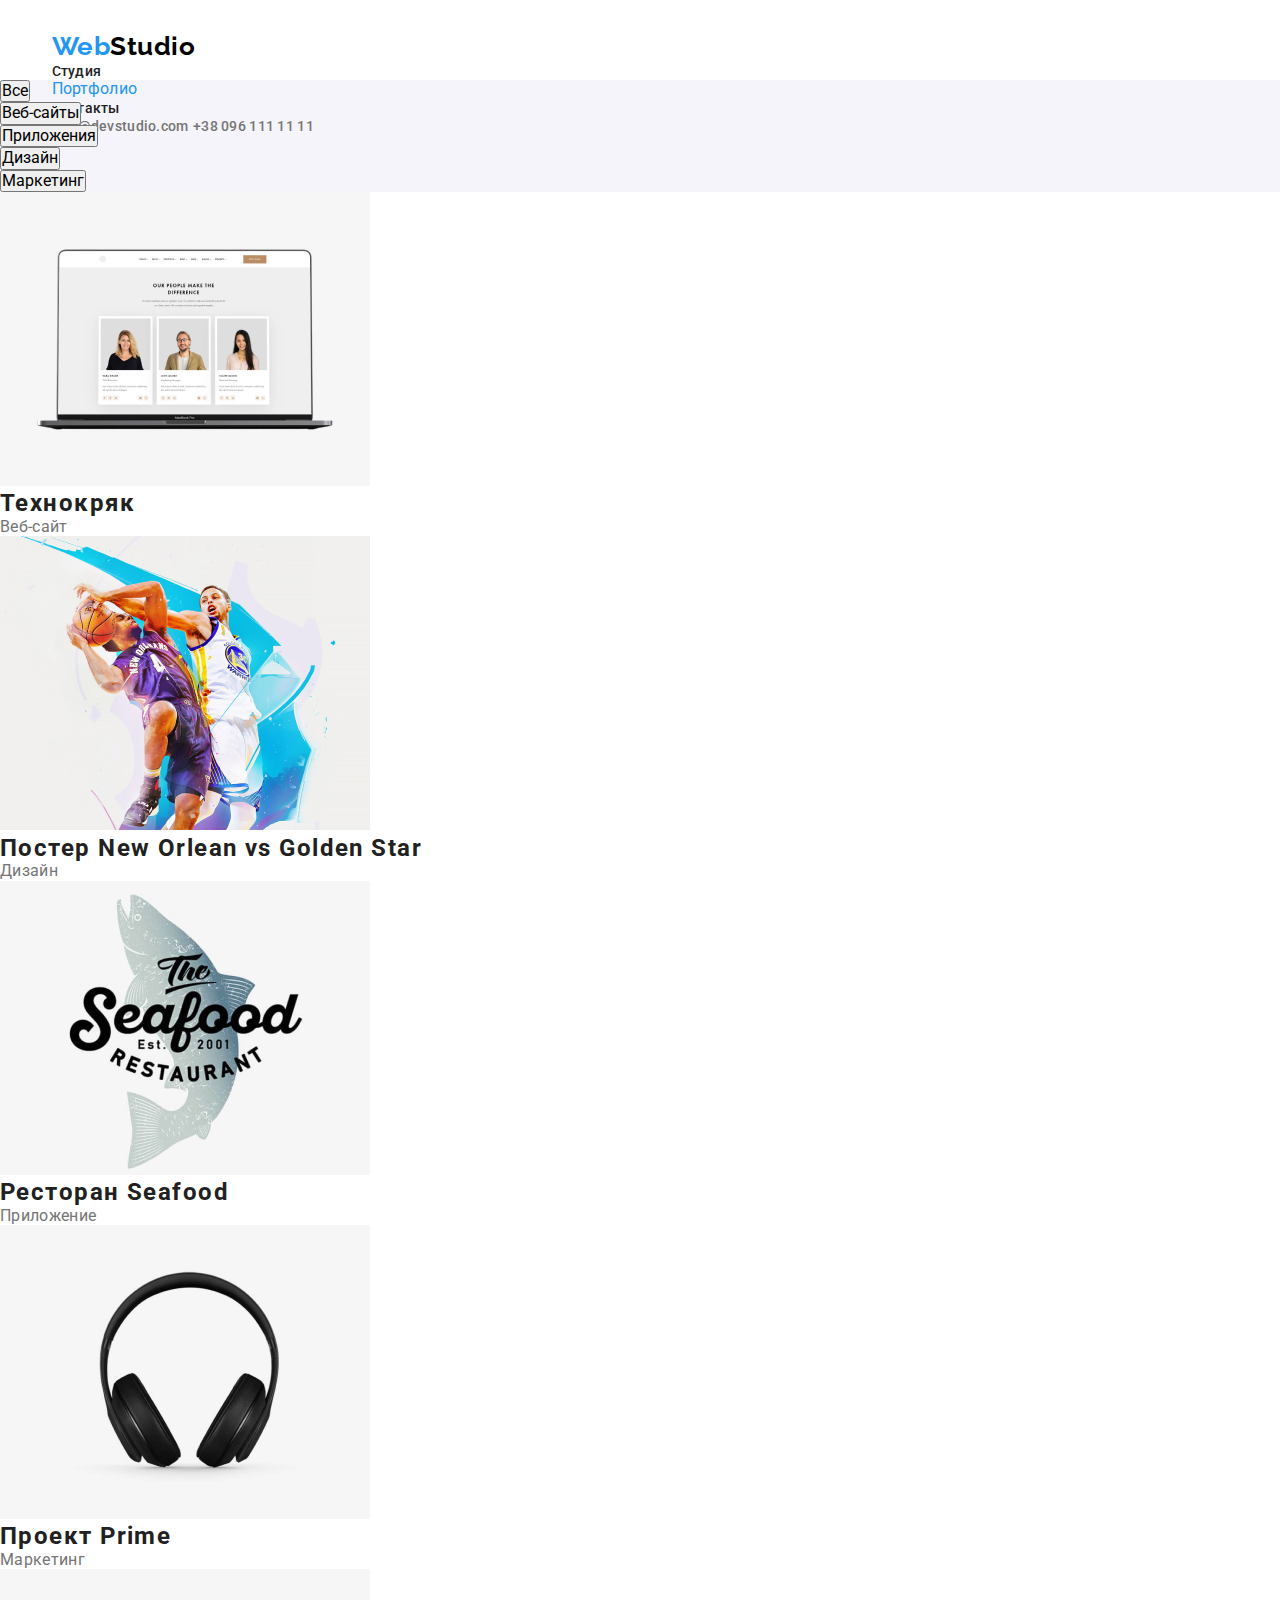
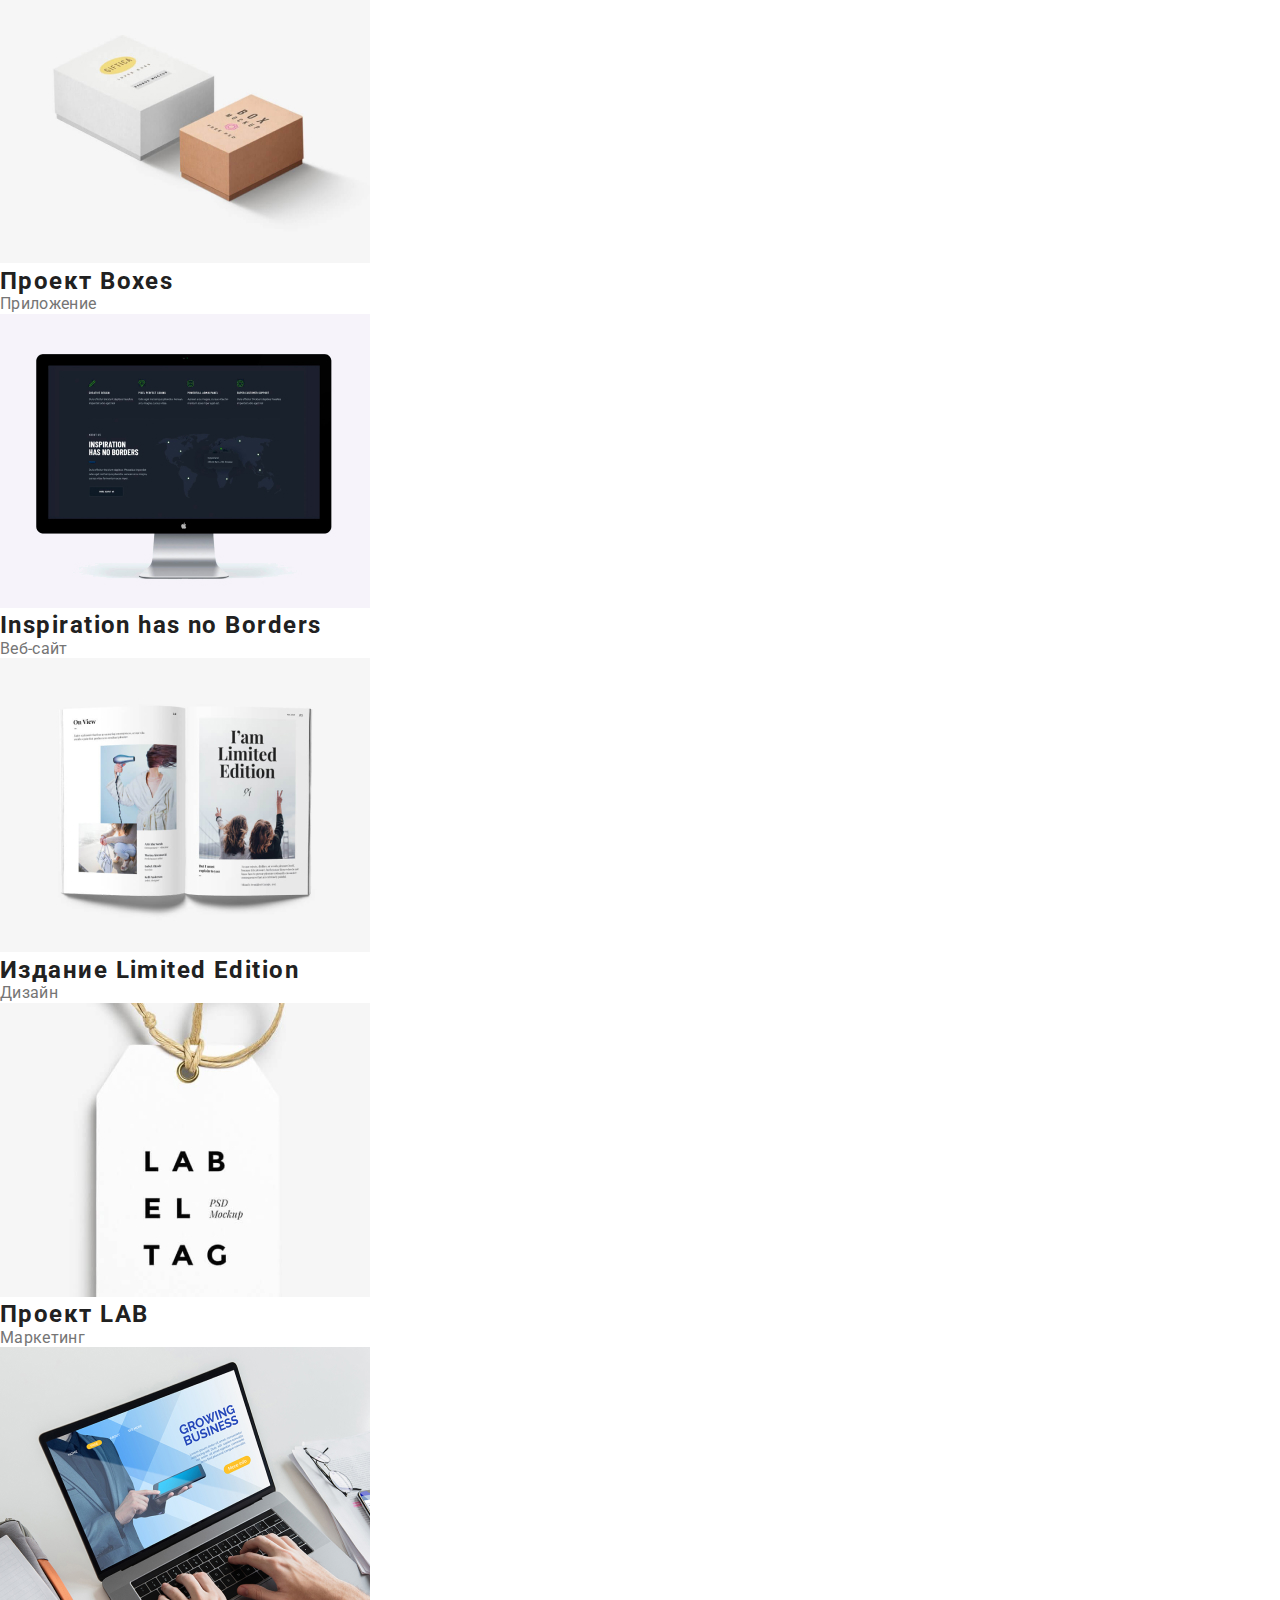
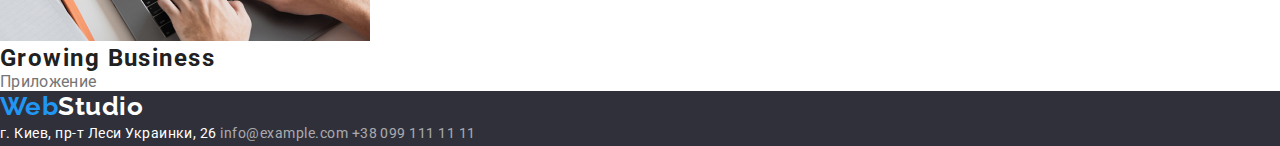
==== portfolio.html @ 8e5b756d "студия" ====
<!DOCTYPE html>
<html lang="ru">
<head>
    <meta charset="UTF-8">
    <meta name="viewport" content="width=device-width, initial-scale=1.0">
    <meta name="description" content="Портфолио" />
    <title>Портфолио</title>
    <link href="https://fonts.googleapis.com/css2?family=Raleway:wght@700&family=Roboto:wght@400;500;700&display=swap" rel="stylesheet">
    <link rel="stylesheet" href="https://cdnjs.cloudflare.com/ajax/libs/modern-normalize/1.0.0/modern-normalize.min.css">
    <link rel="stylesheet" href="./css/portfolio.css">
</head>
<body>
    <!--------------------------------------------- Шапка ------------------------------------------------->
    <header>
      <div class="header-container">
        <nav>
            <a href="index.html" class="header-logo link">Web<span class="white">Studio</span></a>
            <ul class="list">
                <li>
                    <a href="./index.html" class="header-link link">Студия</a>
                </li>
                <li>
                    <a href="./portfolio.html" class="page link">Портфолио</a>
                </li>
                <li>
                    <a href="#" class="header-link link">Контакты</a>
                </li>
            </ul>
        </nav>
        <a href="mailto:info@devstudio.com" class="header-email link">info@devstudio.com</a>
        <a href="tel:+380961111111" class="header-tel link">+38 096 111 11 11</a>
      </div>
    </header>
    <main>
        <!------------------------------- Фильтры ------------------------------------->
        <section>
         <h1 hidden>portfolio</h1>
         <ul class="list button">
             <li>
                 <button type="button" class="accent-button">Все</button>
             </li>
             <li>
                 <button type="button" class="accent-button">Веб-сайты</button>
             </li>
             <li>
                 <button type="button" class="accent-button">Приложения</button>
             </li>
             <li>
                 <button type="button" class="accent-button">Дизайн</button>
             </li>
             <li>
                 <button type="button" class="accent-button">Маркетинг</button>
             </li>
         </ul>
         <!------------------------------------ Секция портфолио ---------------------------------------->
         <ul class="list">
             <li>
                 <img src="./images/portolio/img-1.jpg" alt="Открытый MacBook" width="370" height="294">
                 <h2 class="title">Технокряк</h2>
                 <p class="text">Веб-сайт</p>
             </li>
             <li>
                 <img src="./images/portolio/img-2.jpg" alt="2 баскетболиста с мячом" width="370" height="294">
                 <h2 class="title">Постер<span lang="en"> New Orlean vs Golden Star</span></h2>
                 <p class="text">Дизайн</p>
             </li>
             <li>
                 <img src="./images/portolio/img-3.jpg" alt="логотип ресторана Seafood" width="370" height="294">
                 <h2 class="title">Ресторан <span lang="en"> Seafood</span></h2>
                 <p class="text">Приложение</p>
             </li>
             <li>
                 <img src="./images/portolio/img-4.jpg" alt="чёрные наушники" width="370" height="294">
                 <h2 class="title">Проект<span lang="en"> Prime</span></h2>
                 <p class="text">Маркетинг</p>
             </li>
             <li>
                 <img src="./images/portolio/img-5.jpg" alt="2 маленькие коробки" width="370" height="294">
                <h2 class="title">Проект <span lang="en"> Boxes</span></h2>
                 <p class="text">Приложение</p>
             </li>
             <li>
                 <img src="./images/portolio/img-6.jpg" alt="iMac" width="370" height="294">
                 <h2 class="title" lang="en"> Inspiration has no Borders</h2>
                 <p class="text">Веб-сайт</p>
             </li>
             <li>
                 <img src="./images/portolio/img-7.jpg" alt="открытая книга" width="370" height="294">
                 <h2 class="title">Издание<span lang="en"> Limited Edition</span></h2>
                 <p class="text">Дизайн</p>
             </li>
             <li>
                 <img src="./images/portolio/img-8.jpg" alt="логотип LAB EL TAG" width="370" height="294">
                 <h2 class="title">Проект<span lang="en"> LAB</span></h2>
                 <p class="text">Маркетинг</p>
             </li>
             <li>
                 <img src="./images/portolio/img-9.jpg" alt="руки на клавиатуре ноутбука">
                 <h2 class="title" lang="en">Growing Business</h2>
                 <p class="text">Приложение</p>
             </li>
         </ul>
        </section>
        <!------------------------------------------------------- Подвал ----------------------------------------------->
        <footer>
            <a href="index.html" class="footer-logo link">Web<span>Studio</span></a>
            <address>
                <a href="https://goo.gl/maps/Dk4rDZdeURu579xs7" target="_blank" class="address link"> г. Киев, пр-т Леси
                    Украинки, 26</a>
                <a href="mailto:nfo@example.com" class="footer-email link">info@example.com</a>
                <a href="tel:+380991111111" class="footer-tel link">+38 099 111 11 11</a>
            </address>
        </footer>
    </main>
</body>
</html>
---- css/portfolio.css ----
:root {
  --accent-color: #2196f3;
  --accent-button-color: #ffffff;
  --accent-button-bg-color: #2196f3;
  --color-black: #212121;
  --color-gray: #757575;
  --color-white: #ffffff;
  --color-blue: #2196f3;
  --bg-color-dark: #2f303a;
  --bg-color-blue: #2196f3;
  --bg-color-white: #ffffff;
  --bg-color-gray: #f5f4fa;
}
*,
*::before,
*::after {
  margin: 0;
  padding: 0;
}
body {
  font-family: "Roboto", sans-serif;
  letter-spacing: 0.03em;
}
.link {
  text-decoration: none;
}
.list {
  list-style: none;
  letter-spacing: 0.02em;
}
header .link {
  letter-spacing: 0.02em;
}
/* =================== Шапка =========================== */
header {
  background: var(--bg-color-white);
}
.header-container {
  width: 1207px;
  height: 80px;
  padding: 31px 15px;
  margin: 0 auto;
}
/* ==================== logo header and footer ===================== */
.header-logo,
.footer-logo {
  font-family: Raleway;
  font-weight: 700;
  font-size: 26px;
  line-height: 1.19;

  color: var(--color-blue);
}
/* ==================== span header-logo ===================== */
.header-logo span {
  color: #000000;
}

/* ========================= Навигационные ссылки ===================== */
.header-link {
  font-weight: 500;
  font-size: 14px;
  line-height: 1.14;

  color: var(--color-black);
}
/* ====================== email tel ============================ */
.header-email,
.header-tel {
  font-weight: 500;
  font-size: 14px;
  line-height: 1.14;

  color: var(--color-gray);
}
/* ==================== hover, focus в шапке ===================== */
.header-link:hover,
.header-link:focus,
.header-email:hover,
.header-email:focus,
.header-tel:hover,
.header-tel:focus {
  color: var(--accent-color);
}
/* ============================= current page ====================== */
.page {
  color: var(--color-blue);
}
/* ============================ Фильтры =========================== */
.button {
  color: var(--color-black);
  background-color: var(--bg-color-gray);
}
.accent-button:hover,
.accent-button:focus {
  color: var(--accent-button-color);
  background-color: var(--accent-button-bg-color);
}
/* =========================== Портфолио =========================== */
.title {
  letter-spacing: 0.06em;

  color: var(--color-black);
}
.text {
  color: var(--color-gray);
}
/* ===================== span footer-logo ========================= */
.footer-logo span {
  color: var(--color-white);
}
/* ===================== footer bg ========================= */
footer {
  background-color: var(--bg-color-dark);
}
/* ===================== footer address ========================= */
address {
  font-style: normal;
  font-weight: 400;
  font-size: 14px;
  line-height: 1.71;
}
.address {
  color: var(--color-white);
}
/* ===================== footer email ========================= */
.footer-email,
.footer-tel {
  color: rgba(255, 255, 255, 0.6);
}
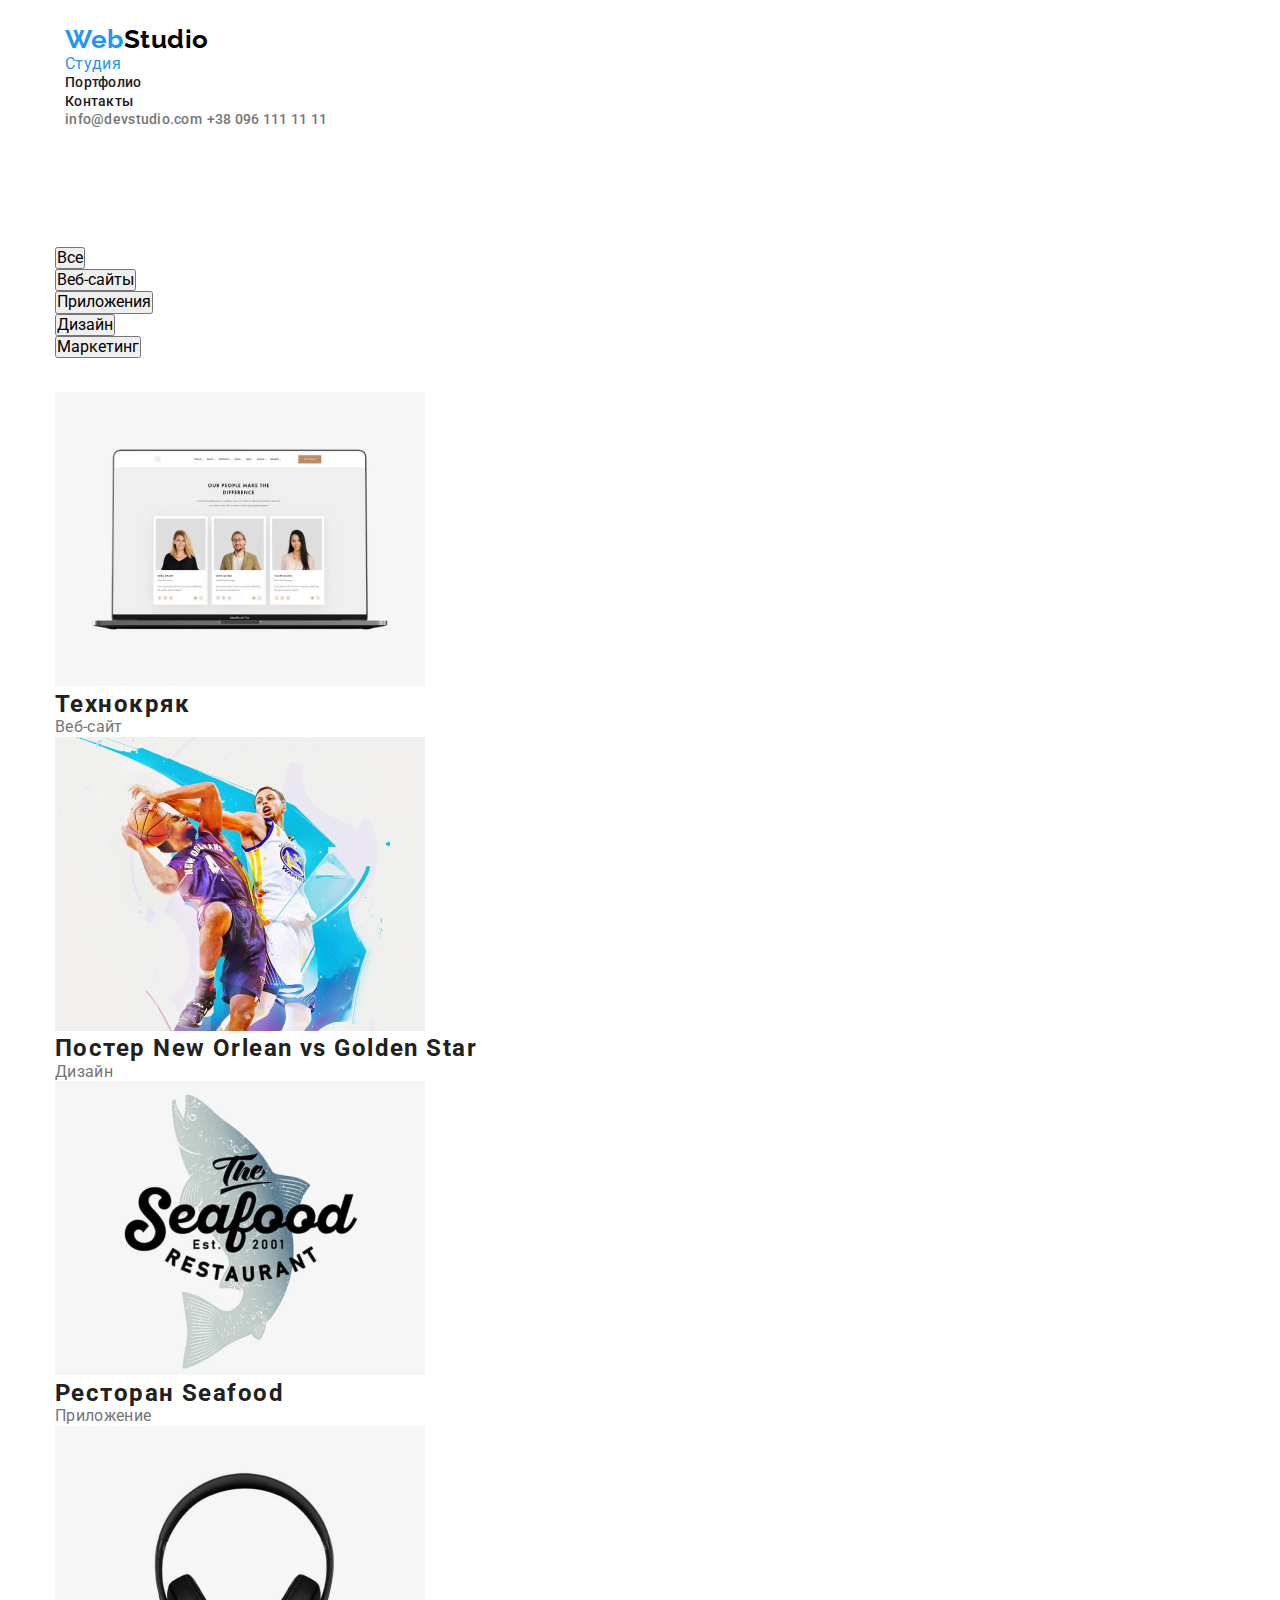
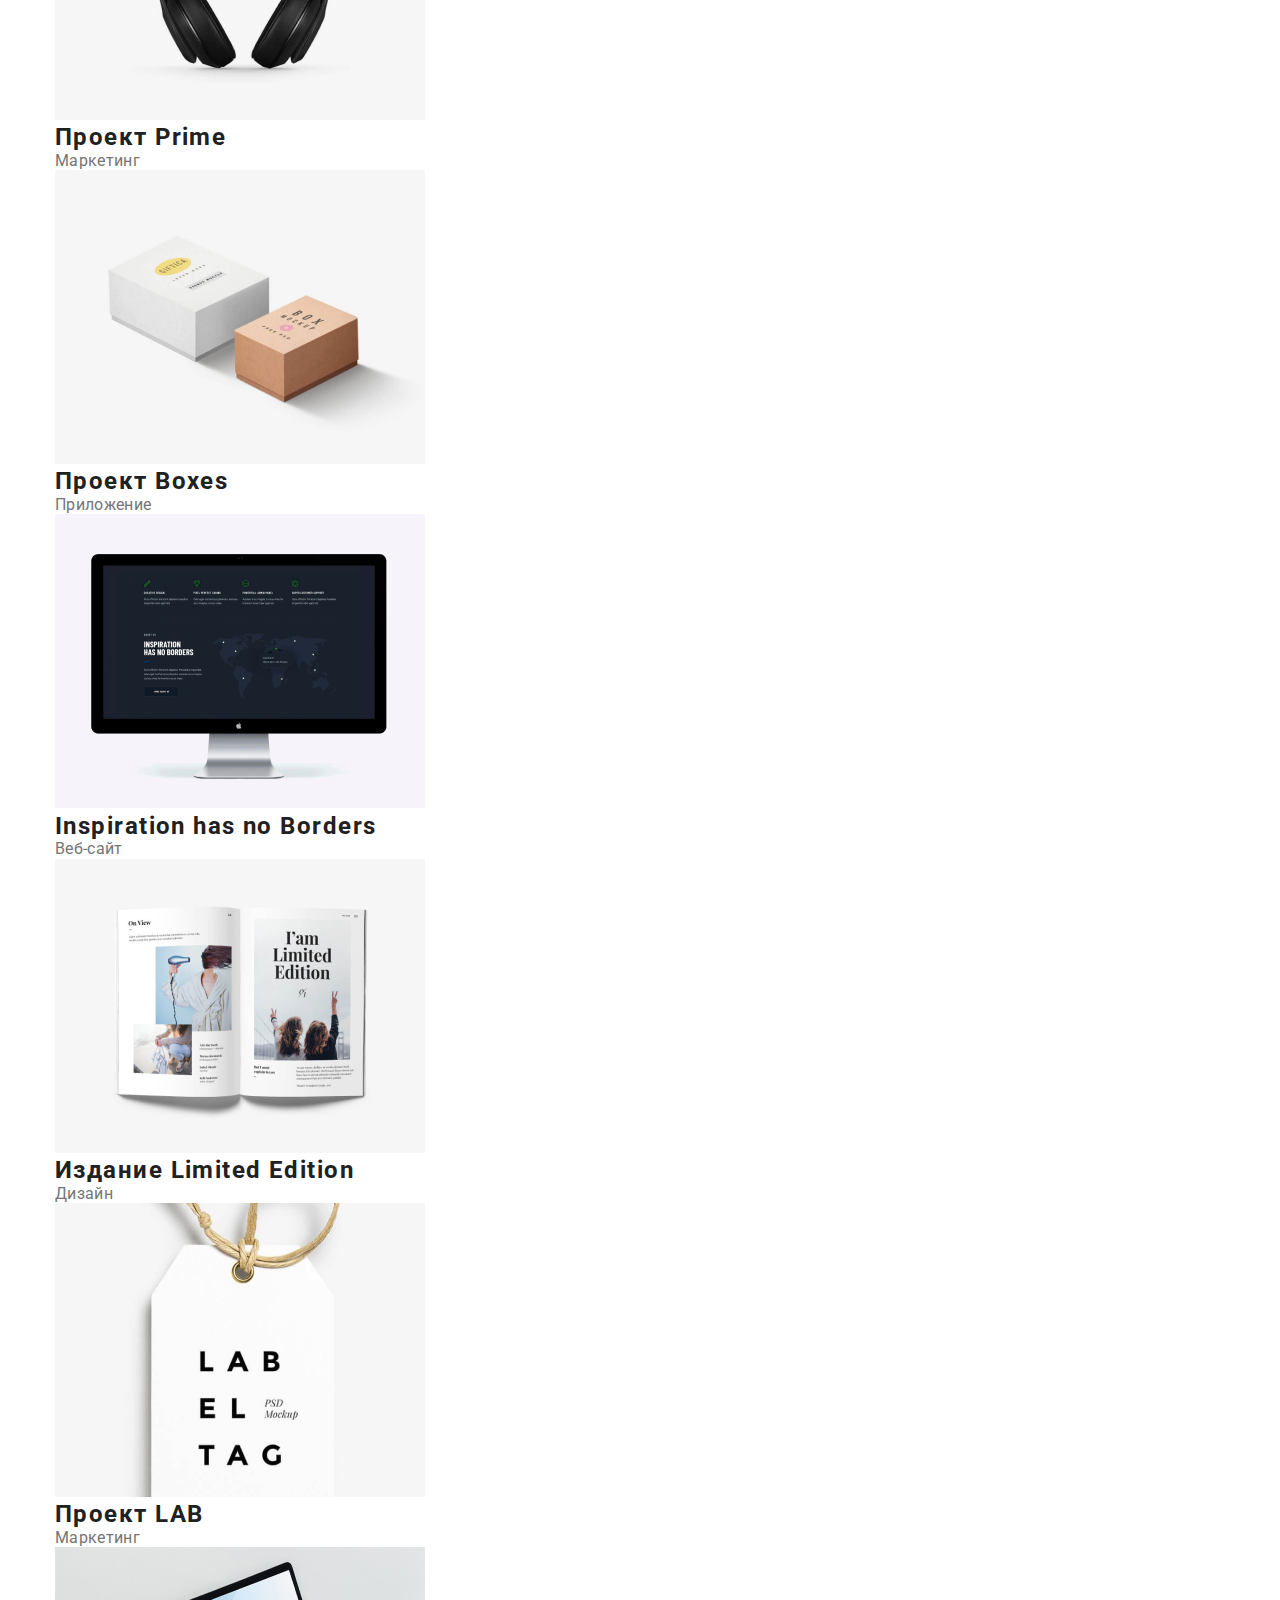
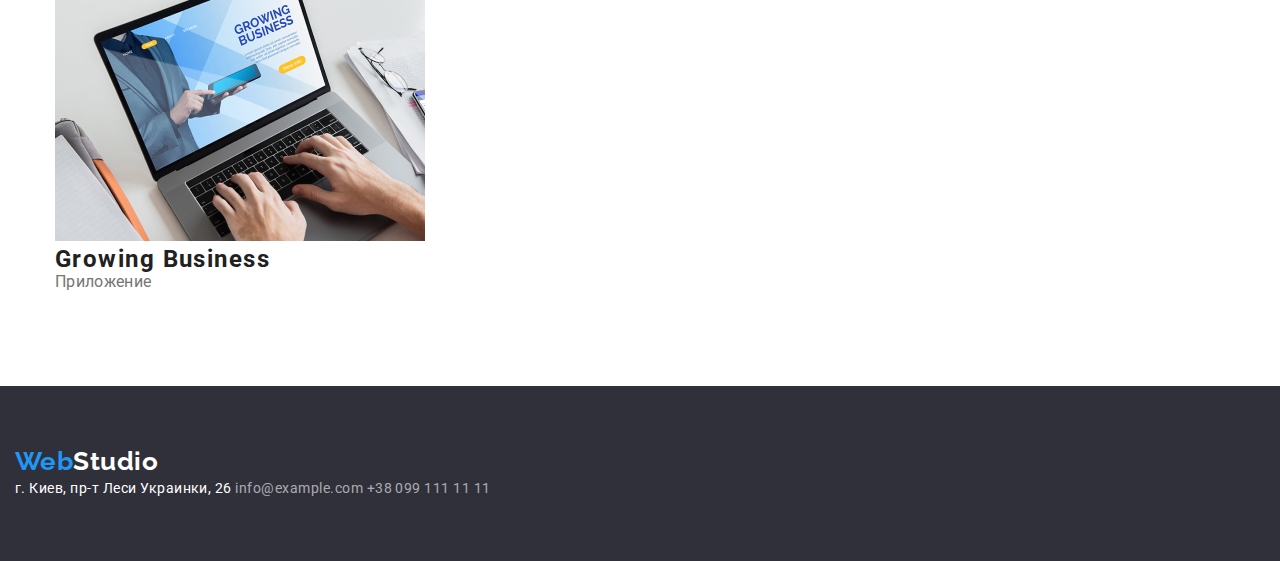
==== commit b06337ea: "css filters" ====
--- a/portfolio.html
+++ b/portfolio.html
@@ -12,104 +12,109 @@
 <body>
     <!--------------------------------------------- Шапка ------------------------------------------------->
     <header>
-      <div class="header-container">
-        <nav>
-            <a href="index.html" class="header-logo link">Web<span class="white">Studio</span></a>
-            <ul class="list">
-                <li>
-                    <a href="./index.html" class="header-link link">Студия</a>
-                </li>
-                <li>
-                    <a href="./portfolio.html" class="page link">Портфолио</a>
-                </li>
-                <li>
-                    <a href="#" class="header-link link">Контакты</a>
-                </li>
-            </ul>
-        </nav>
-        <a href="mailto:info@devstudio.com" class="header-email link">info@devstudio.com</a>
-        <a href="tel:+380961111111" class="header-tel link">+38 096 111 11 11</a>
-      </div>
+        <div class="box header-box">
+            <nav>
+                <a href="index.html" class="header-logo link">Web<span>Studio</span></a>
+                <ul class="list">
+                    <li>
+                        <a href="./index.html" class="page link">Студия</a>
+                    </li>
+                    <li>
+                        <a href="./portfolio.html" class="header-link link">Портфолио</a>
+                    </li>
+                    <li>
+                        <a href="#" class="header-link link">Контакты</a>
+                    </li>
+                </ul>
+            </nav>
+            <a href="mailto:info@devstudio.com" class="header-email link">info@devstudio.com</a>
+            <a href="tel:+380961111111" class="header-tel link">+38 096 111 11 11</a>
+        </div>
     </header>
     <main>
         <!------------------------------- Фильтры ------------------------------------->
-        <section>
-         <h1 hidden>portfolio</h1>
-         <ul class="list button">
-             <li>
-                 <button type="button" class="accent-button">Все</button>
-             </li>
-             <li>
-                 <button type="button" class="accent-button">Веб-сайты</button>
-             </li>
-             <li>
-                 <button type="button" class="accent-button">Приложения</button>
-             </li>
-             <li>
-                 <button type="button" class="accent-button">Дизайн</button>
-             </li>
-             <li>
-                 <button type="button" class="accent-button">Маркетинг</button>
-             </li>
-         </ul>
-         <!------------------------------------ Секция портфолио ---------------------------------------->
-         <ul class="list">
-             <li>
-                 <img src="./images/portolio/img-1.jpg" alt="Открытый MacBook" width="370" height="294">
-                 <h2 class="title">Технокряк</h2>
-                 <p class="text">Веб-сайт</p>
-             </li>
-             <li>
-                 <img src="./images/portolio/img-2.jpg" alt="2 баскетболиста с мячом" width="370" height="294">
-                 <h2 class="title">Постер<span lang="en"> New Orlean vs Golden Star</span></h2>
-                 <p class="text">Дизайн</p>
-             </li>
-             <li>
-                 <img src="./images/portolio/img-3.jpg" alt="логотип ресторана Seafood" width="370" height="294">
-                 <h2 class="title">Ресторан <span lang="en"> Seafood</span></h2>
-                 <p class="text">Приложение</p>
-             </li>
-             <li>
-                 <img src="./images/portolio/img-4.jpg" alt="чёрные наушники" width="370" height="294">
-                 <h2 class="title">Проект<span lang="en"> Prime</span></h2>
-                 <p class="text">Маркетинг</p>
-             </li>
-             <li>
-                 <img src="./images/portolio/img-5.jpg" alt="2 маленькие коробки" width="370" height="294">
-                <h2 class="title">Проект <span lang="en"> Boxes</span></h2>
-                 <p class="text">Приложение</p>
-             </li>
-             <li>
-                 <img src="./images/portolio/img-6.jpg" alt="iMac" width="370" height="294">
-                 <h2 class="title" lang="en"> Inspiration has no Borders</h2>
-                 <p class="text">Веб-сайт</p>
-             </li>
-             <li>
-                 <img src="./images/portolio/img-7.jpg" alt="открытая книга" width="370" height="294">
-                 <h2 class="title">Издание<span lang="en"> Limited Edition</span></h2>
-                 <p class="text">Дизайн</p>
-             </li>
-             <li>
-                 <img src="./images/portolio/img-8.jpg" alt="логотип LAB EL TAG" width="370" height="294">
-                 <h2 class="title">Проект<span lang="en"> LAB</span></h2>
-                 <p class="text">Маркетинг</p>
-             </li>
-             <li>
-                 <img src="./images/portolio/img-9.jpg" alt="руки на клавиатуре ноутбука">
-                 <h2 class="title" lang="en">Growing Business</h2>
-                 <p class="text">Приложение</p>
-             </li>
-         </ul>
+        <section class="portfolio">
+          <div class="box portfolio-box">
+            <h1 hidden>portfolio</h1>
+            <ul class="filters list">
+                <li>
+                    <button type="button" class="accent-button">Все</button>
+                </li>
+                <li>
+                    <button type="button" class="accent-button">Веб-сайты</button>
+                </li>
+                <li>
+                    <button type="button" class="accent-button">Приложения</button>
+                </li>
+                <li>
+                    <button type="button" class="accent-button">Дизайн</button>
+                </li>
+                <li>
+                    <button type="button" class="accent-button">Маркетинг</button>
+                </li>
+            </ul>
+            <!------------------------------------ Секция портфолио ---------------------------------------->
+            <ul class="list">
+                <li>
+                    <img src="./images/portolio/img-1.jpg" alt="Открытый MacBook" width="370" height="294">
+                    <h2 class="title">Технокряк</h2>
+                    <p class="text">Веб-сайт</p>
+                </li>
+                <li>
+                    <img src="./images/portolio/img-2.jpg" alt="2 баскетболиста с мячом" width="370" height="294">
+                    <h2 class="title">Постер<span lang="en"> New Orlean vs Golden Star</span></h2>
+                    <p class="text">Дизайн</p>
+                </li>
+                <li>
+                    <img src="./images/portolio/img-3.jpg" alt="логотип ресторана Seafood" width="370" height="294">
+                    <h2 class="title">Ресторан <span lang="en"> Seafood</span></h2>
+                    <p class="text">Приложение</p>
+                </li>
+                <li>
+                    <img src="./images/portolio/img-4.jpg" alt="чёрные наушники" width="370" height="294">
+                    <h2 class="title">Проект<span lang="en"> Prime</span></h2>
+                    <p class="text">Маркетинг</p>
+                </li>
+                <li>
+                    <img src="./images/portolio/img-5.jpg" alt="2 маленькие коробки" width="370" height="294">
+                    <h2 class="title">Проект <span lang="en"> Boxes</span></h2>
+                    <p class="text">Приложение</p>
+                </li>
+                <li>
+                    <img src="./images/portolio/img-6.jpg" alt="iMac" width="370" height="294">
+                    <h2 class="title" lang="en"> Inspiration has no Borders</h2>
+                    <p class="text">Веб-сайт</p>
+                </li>
+                <li>
+                    <img src="./images/portolio/img-7.jpg" alt="открытая книга" width="370" height="294">
+                    <h2 class="title">Издание<span lang="en"> Limited Edition</span></h2>
+                    <p class="text">Дизайн</p>
+                </li>
+                <li>
+                    <img src="./images/portolio/img-8.jpg" alt="логотип LAB EL TAG" width="370" height="294">
+                    <h2 class="title">Проект<span lang="en"> LAB</span></h2>
+                    <p class="text">Маркетинг</p>
+                </li>
+                <li>
+                    <img src="./images/portolio/img-9.jpg" alt="руки на клавиатуре ноутбука">
+                    <h2 class="title" lang="en">Growing Business</h2>
+                    <p class="text">Приложение</p>
+                </li>
+            </ul>
+          </div>
         </section>
         <!------------------------------------------------------- Подвал ----------------------------------------------->
         <footer>
-            <a href="index.html" class="footer-logo link">Web<span>Studio</span></a>
-            <address>
-                <a href="https://goo.gl/maps/Dk4rDZdeURu579xs7" target="_blank" class="address link"> г. Киев, пр-т Леси
-                    Украинки, 26</a>
-                <a href="mailto:nfo@example.com" class="footer-email link">info@example.com</a>
-                <a href="tel:+380991111111" class="footer-tel link">+38 099 111 11 11</a>
-            </address>
+            <div class="box footer-box">
+                <a href="index.html" class="footer-logo link">Web<span>Studio</span></a>
+                <address>
+                    <a href="https://goo.gl/maps/Dk4rDZdeURu579xs7" target="_blank" class="address link"> г. Киев, пр-т Леси
+                        Украинки,
+                        26</a>
+                    <a href="mailto:nfo@example.com" class="footer-email link">info@example.com</a>
+                    <a href="tel:+380991111111" class="footer-tel link">+38 099 111 11 11</a>
+                </address>
+            </div>
         </footer>
     </main>
 </body>
--- a/css/portfolio.css
+++ b/css/portfolio.css
@@ -21,6 +21,11 @@
   font-family: "Roboto", sans-serif;
   letter-spacing: 0.03em;
 }
+.box {
+  width: 1200px;
+  margin: 0 auto;
+  padding: 0 15px;
+}
 .link {
   text-decoration: none;
 }
@@ -28,18 +33,15 @@
   list-style: none;
   letter-spacing: 0.02em;
 }
-header .link {
-  letter-spacing: 0.02em;
-}
 /* =================== Шапка =========================== */
 header {
   background: var(--bg-color-white);
 }
-.header-container {
-  width: 1207px;
-  height: 80px;
-  padding: 31px 15px;
-  margin: 0 auto;
+header .link {
+  letter-spacing: 0.02em;
+}
+.header-box {
+  padding: 24px 25px;
 }
 /* ==================== logo header and footer ===================== */
 .header-logo,
@@ -97,6 +99,13 @@
   background-color: var(--accent-button-bg-color);
 }
 /* =========================== Портфолио =========================== */
+.portfolio-box {
+  padding-top: 94px;
+  padding-bottom: 94px;
+}
+.filters {
+  margin-bottom: 34px;
+}
 .title {
   letter-spacing: 0.06em;
 
@@ -105,13 +114,21 @@
 .text {
   color: var(--color-gray);
 }
-/* ===================== span footer-logo ========================= */
-.footer-logo span {
-  color: var(--color-white);
-}
 /* ===================== footer bg ========================= */
 footer {
   background-color: var(--bg-color-dark);
+}
+.footer-box {
+  margin: 0;
+  padding-top: 60px;
+  padding-bottom: 60px;
+}
+/* ===================== footer-logo ========================= */
+.footer-logo {
+  margin-bottom: 20px;
+}
+.footer-logo span {
+  color: var(--color-white);
 }
 /* ===================== footer address ========================= */
 address {
@@ -121,10 +138,16 @@
   line-height: 1.71;
 }
 .address {
+  margin-bottom: 9px;
+
   color: var(--color-white);
 }
 /* ===================== footer email ========================= */
-.footer-email,
+.footer-email {
+  margin-bottom: 9px;
+
+  color: rgba(255, 255, 255, 0.6);
+}
 .footer-tel {
   color: rgba(255, 255, 255, 0.6);
 }
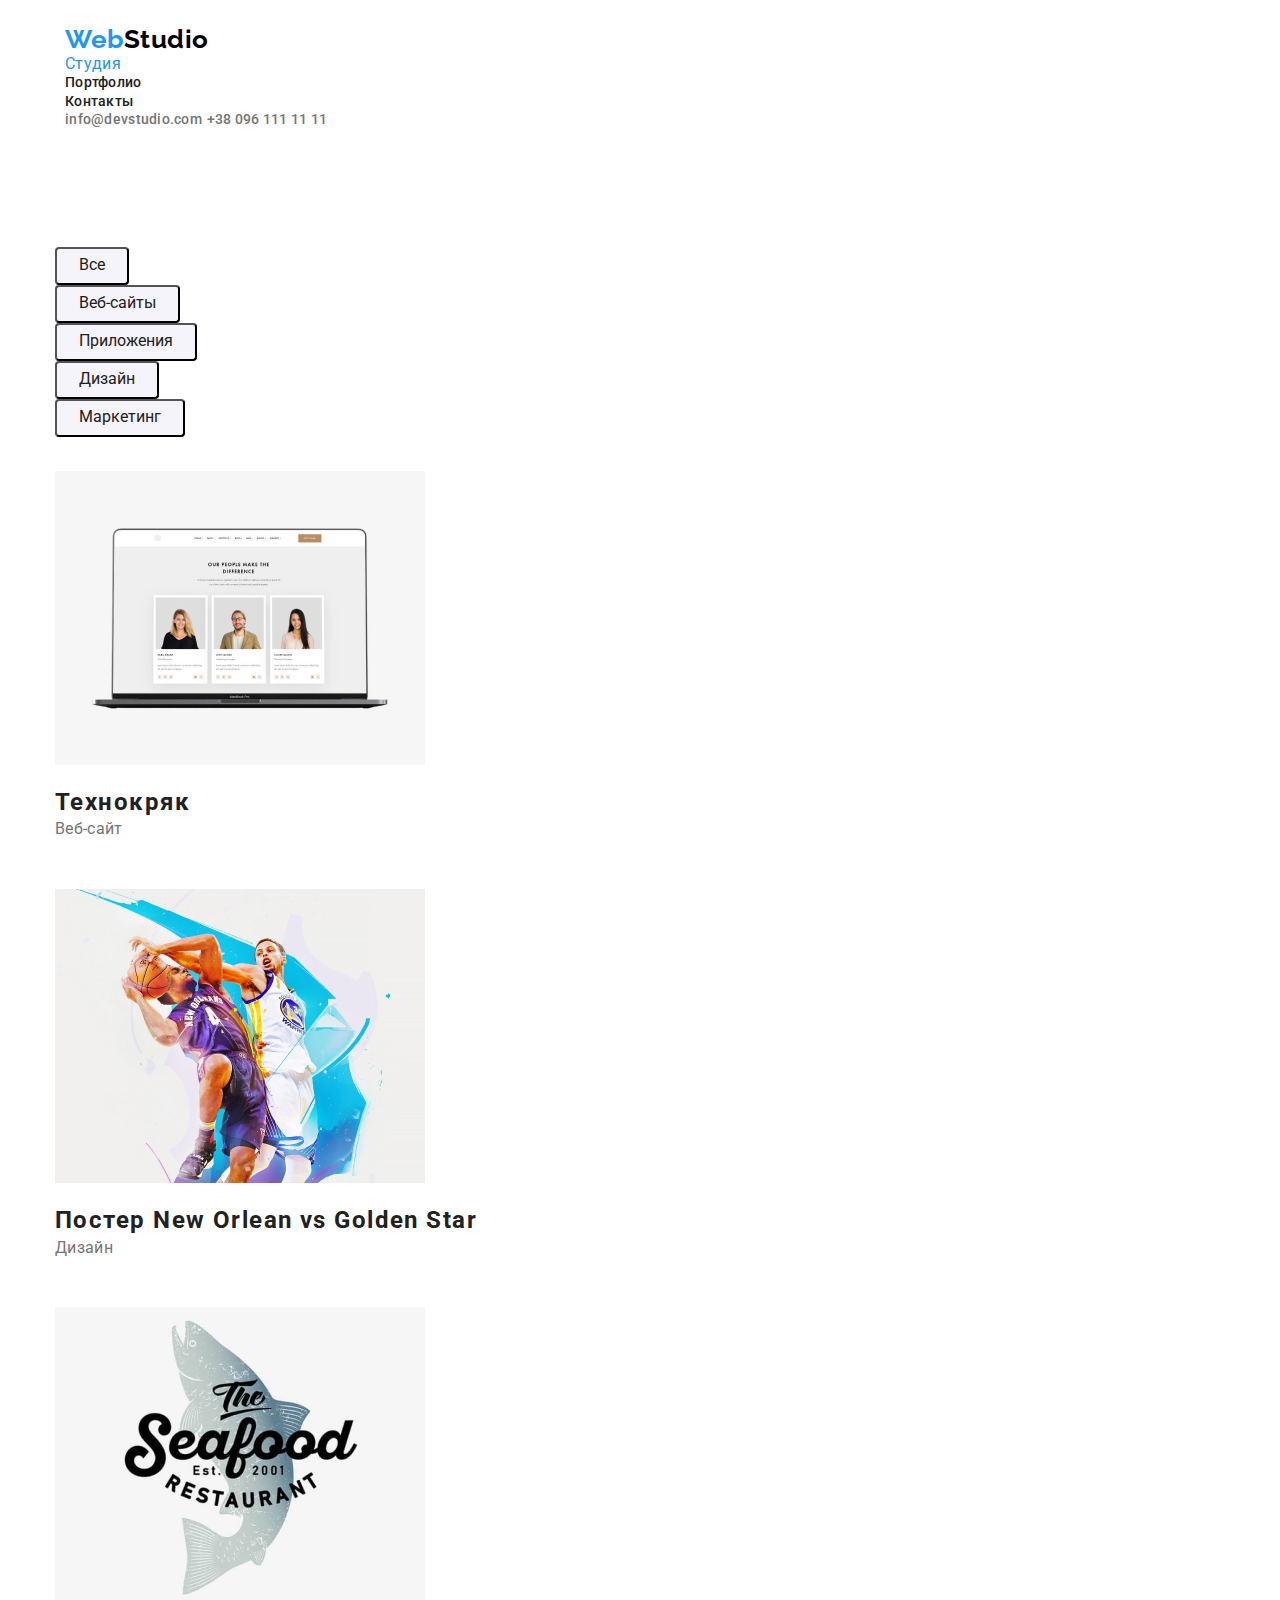
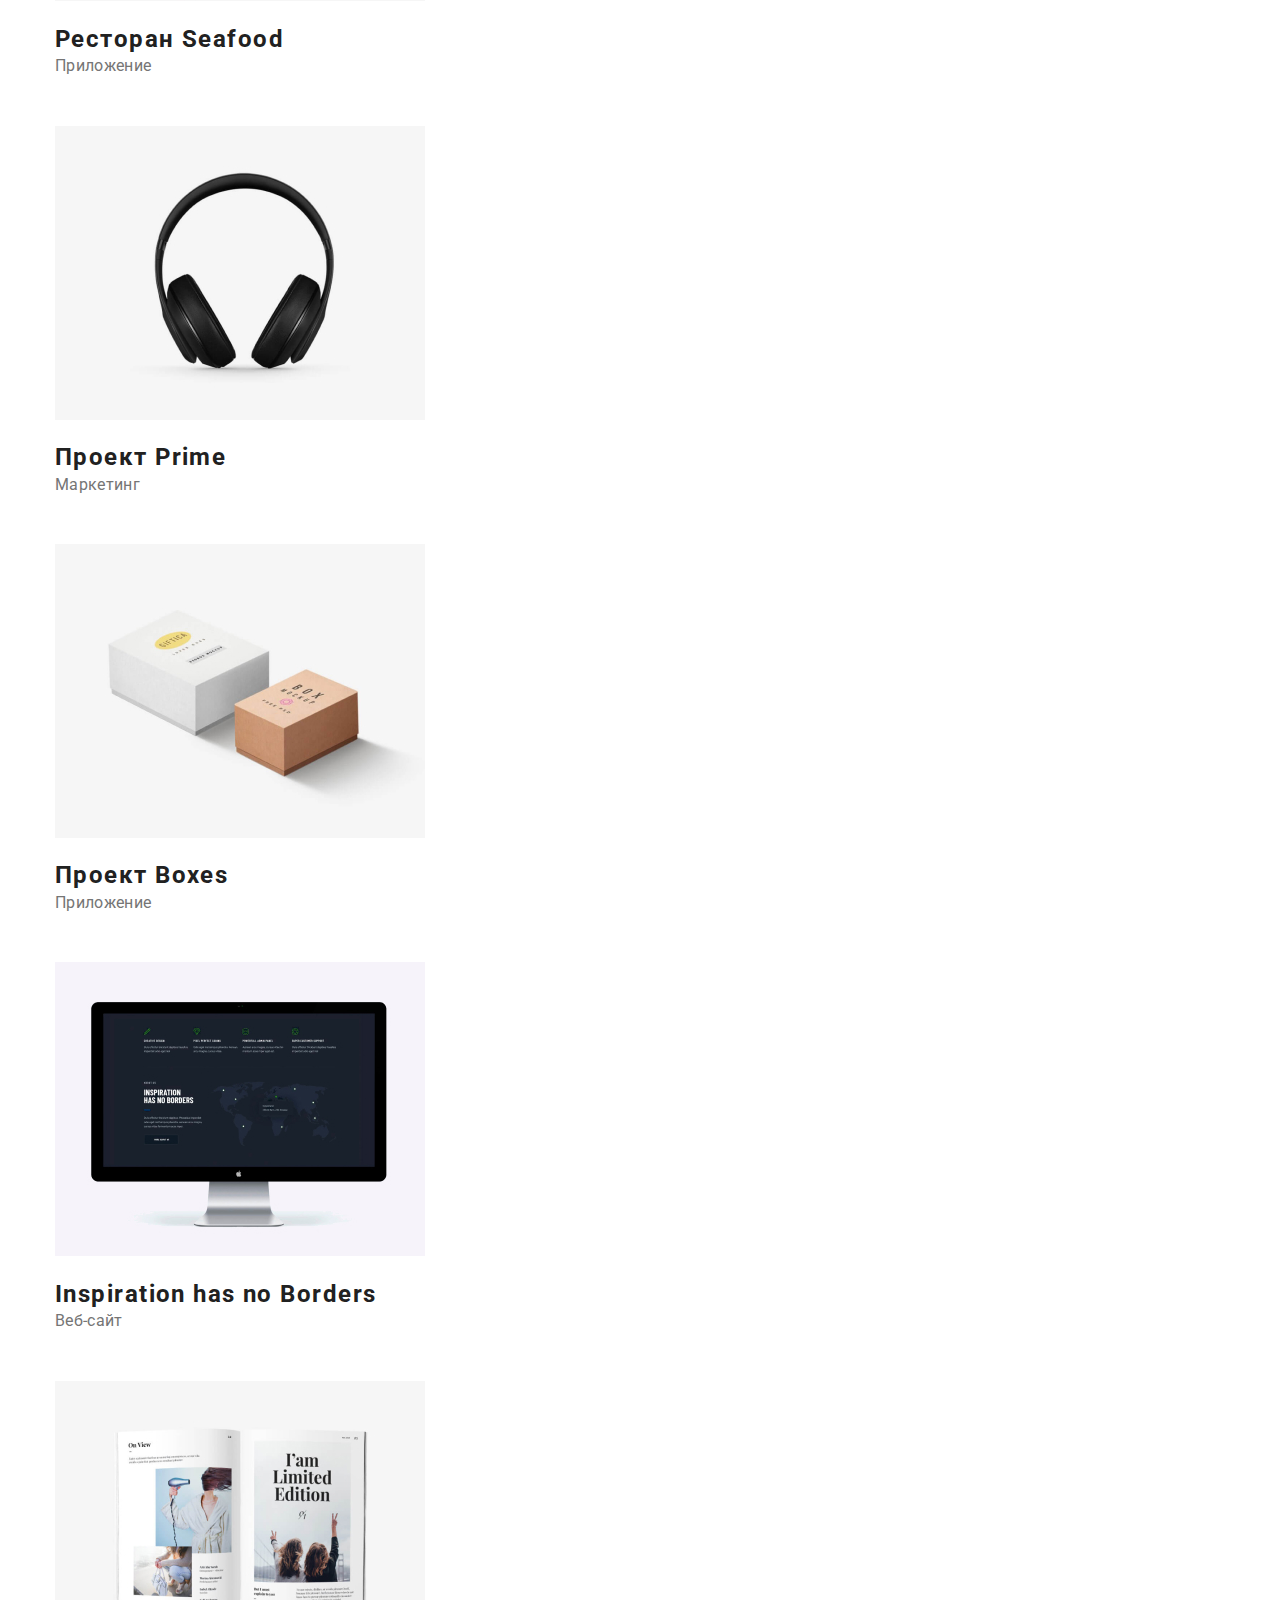
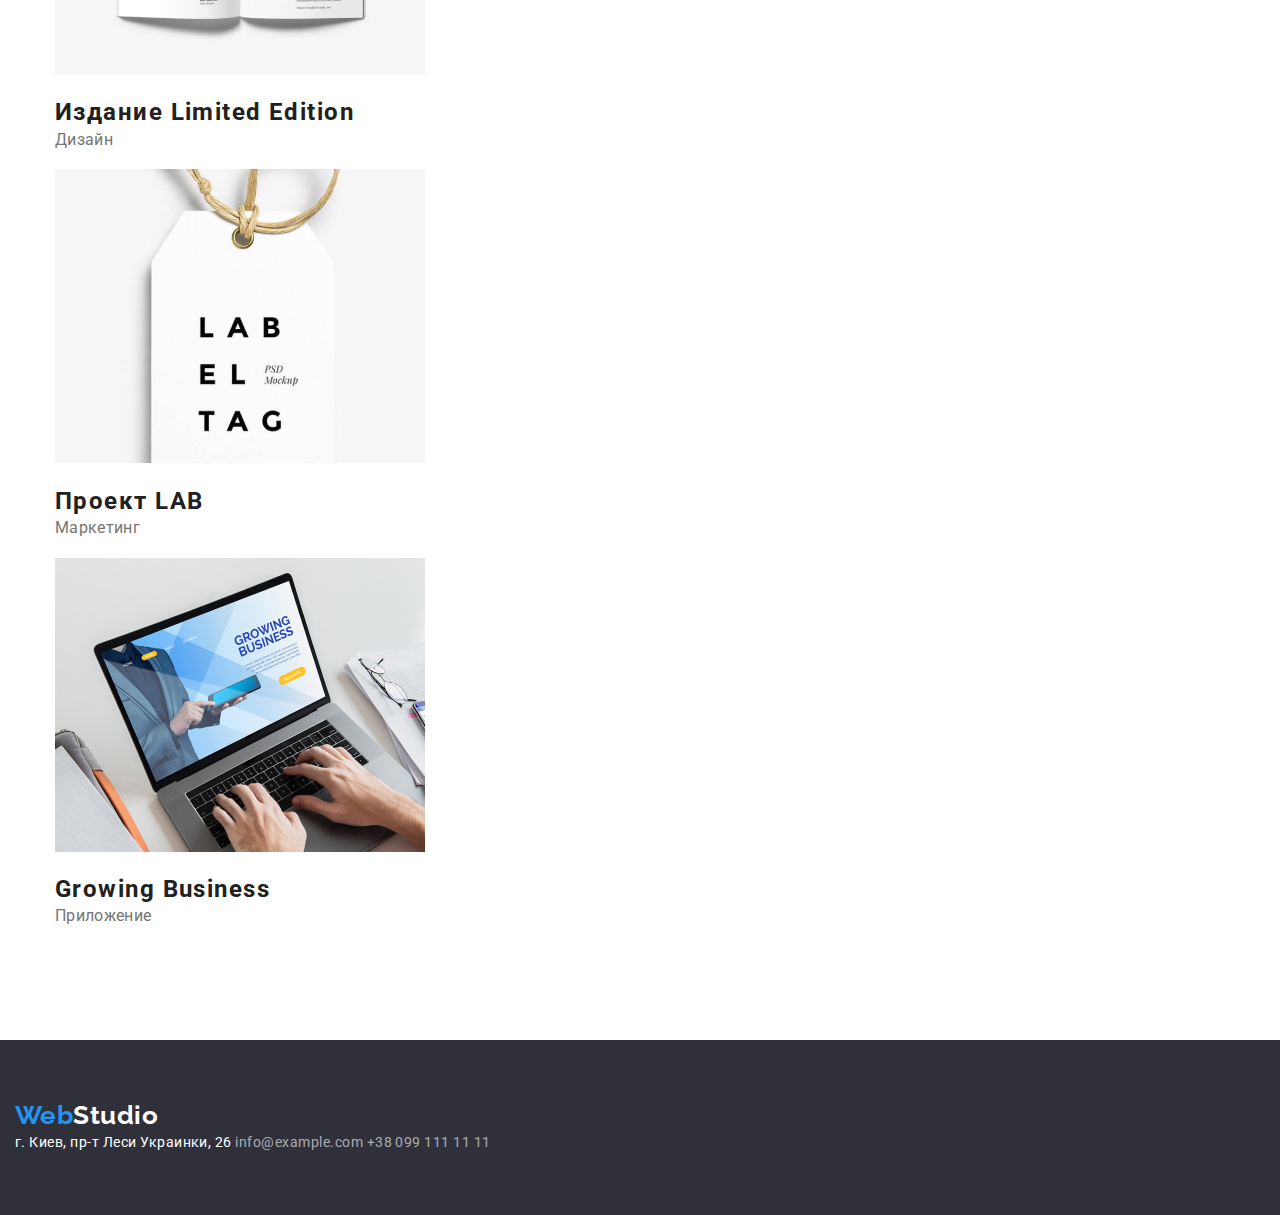
==== commit 7006ad0e: "projects" ====
--- a/portfolio.html
+++ b/portfolio.html
@@ -36,67 +36,67 @@
         <section class="portfolio">
           <div class="box portfolio-box">
             <h1 hidden>portfolio</h1>
-            <ul class="filters list">
-                <li>
-                    <button type="button" class="accent-button">Все</button>
+            <ul class="list filters">
+                <li class="filters-item">
+                    <button type="button" class="filters-btn all-btn">Все</button>
                 </li>
-                <li>
-                    <button type="button" class="accent-button">Веб-сайты</button>
+                <li class="filters-item">
+                    <button type="button" class="filters-btn websites-btn">Веб-сайты</button>
                 </li>
-                <li>
-                    <button type="button" class="accent-button">Приложения</button>
+                <li class="filters-item">
+                    <button type="button" class="filters-btn apps">Приложения</button>
                 </li>
-                <li>
-                    <button type="button" class="accent-button">Дизайн</button>
+                <li class="filters-item">
+                    <button type="button" class="filters-btn design">Дизайн</button>
                 </li>
-                <li>
-                    <button type="button" class="accent-button">Маркетинг</button>
+                <li class="filters-item">
+                    <button type="button" class="filters-btn">Маркетинг</button>
                 </li>
             </ul>
             <!------------------------------------ Секция портфолио ---------------------------------------->
             <ul class="list">
-                <li>
-                    <img src="./images/portolio/img-1.jpg" alt="Открытый MacBook" width="370" height="294">
+                <li class="projects">
+                    <img class="projects-img" src="./images/portolio/img-1.jpg" alt="Открытый MacBook" width="370" height="294">
                     <h2 class="title">Технокряк</h2>
                     <p class="text">Веб-сайт</p>
                 </li>
-                <li>
-                    <img src="./images/portolio/img-2.jpg" alt="2 баскетболиста с мячом" width="370" height="294">
+                <li class="projects">
+                    <img class="projects-img" src="./images/portolio/img-2.jpg" alt="2 баскетболиста с мячом" width="370" height="294">
                     <h2 class="title">Постер<span lang="en"> New Orlean vs Golden Star</span></h2>
                     <p class="text">Дизайн</p>
                 </li>
-                <li>
-                    <img src="./images/portolio/img-3.jpg" alt="логотип ресторана Seafood" width="370" height="294">
+                <li class="projects">
+                    <img class="projects-img" src="./images/portolio/img-3.jpg" alt="логотип ресторана Seafood" width="370" height="294">
                     <h2 class="title">Ресторан <span lang="en"> Seafood</span></h2>
                     <p class="text">Приложение</p>
                 </li>
-                <li>
-                    <img src="./images/portolio/img-4.jpg" alt="чёрные наушники" width="370" height="294">
+                <li class="projects">
+                    <img class="projects-img" src="./images/portolio/img-4.jpg" alt="чёрные наушники" width="370" height="294">
                     <h2 class="title">Проект<span lang="en"> Prime</span></h2>
                     <p class="text">Маркетинг</p>
                 </li>
-                <li>
-                    <img src="./images/portolio/img-5.jpg" alt="2 маленькие коробки" width="370" height="294">
+                <li class="projects">
+                    <img class="projects-img" src="./images/portolio/img-5.jpg" alt="2 маленькие коробки" width="370" height="294">
                     <h2 class="title">Проект <span lang="en"> Boxes</span></h2>
                     <p class="text">Приложение</p>
                 </li>
-                <li>
-                    <img src="./images/portolio/img-6.jpg" alt="iMac" width="370" height="294">
+                <li class="projects">
+                    <img class="projects-img" src="./images/portolio/img-6.jpg" alt="iMac" width="370" height="294">
                     <h2 class="title" lang="en"> Inspiration has no Borders</h2>
                     <p class="text">Веб-сайт</p>
                 </li>
-                <li>
-                    <img src="./images/portolio/img-7.jpg" alt="открытая книга" width="370" height="294">
+                <li class="projects">
+                    <img class="projects-img" src="./images/portolio/img-7.jpg" alt="открытая книга" width="370" height="294">
                     <h2 class="title">Издание<span lang="en"> Limited Edition</span></h2>
                     <p class="text">Дизайн</p>
                 </li>
-                <li>
-                    <img src="./images/portolio/img-8.jpg" alt="логотип LAB EL TAG" width="370" height="294">
+                <li class="projects">
+                    <img class="projects-img" src="./images/portolio/img-8.jpg" alt="логотип LAB EL TAG" width="370" height="294">
                     <h2 class="title">Проект<span lang="en"> LAB</span></h2>
                     <p class="text">Маркетинг</p>
                 </li>
-                <li>
-                    <img src="./images/portolio/img-9.jpg" alt="руки на клавиатуре ноутбука">
+                <li class="projects">
+                    <img class="projects-img" src="./images/portolio/img-9.jpg" alt="руки на клавиатуре ноутбука">
                     <h2 class="title" lang="en">Growing Business</h2>
                     <p class="text">Приложение</p>
                 </li>
--- a/css/portfolio.css
+++ b/css/portfolio.css
@@ -89,16 +89,6 @@
   color: var(--color-blue);
 }
 /* ============================ Фильтры =========================== */
-.button {
-  color: var(--color-black);
-  background-color: var(--bg-color-gray);
-}
-.accent-button:hover,
-.accent-button:focus {
-  color: var(--accent-button-color);
-  background-color: var(--accent-button-bg-color);
-}
-/* =========================== Портфолио =========================== */
 .portfolio-box {
   padding-top: 94px;
   padding-bottom: 94px;
@@ -106,7 +96,36 @@
 .filters {
   margin-bottom: 34px;
 }
+.filters-item:not(:last-child) {
+  margin-right: 8px;
+}
+.filters-btn {
+  display: inline-block;
+  border-radius: 4px;
+  padding: 6px 22px;
+  min-width: 73px;
+  height: 38px;
+
+  color: var(--color-black);
+  background-color: var(--bg-color-gray);
+}
+.filters-btn:hover,
+.filters-btn:focus {
+  color: var(--accent-button-color);
+  background-color: var(--accent-button-bg-color);
+}
+/* =========================== Портфолио =========================== */
+.projects {
+  padding-bottom: 20px;
+}
+.projects:nth-child(-n + 6) {
+  margin-bottom: 30px;
+}
+.projects-img {
+  margin-bottom: 20px;
+}
 .title {
+  margin-bottom: 4px;
   letter-spacing: 0.06em;
 
   color: var(--color-black);
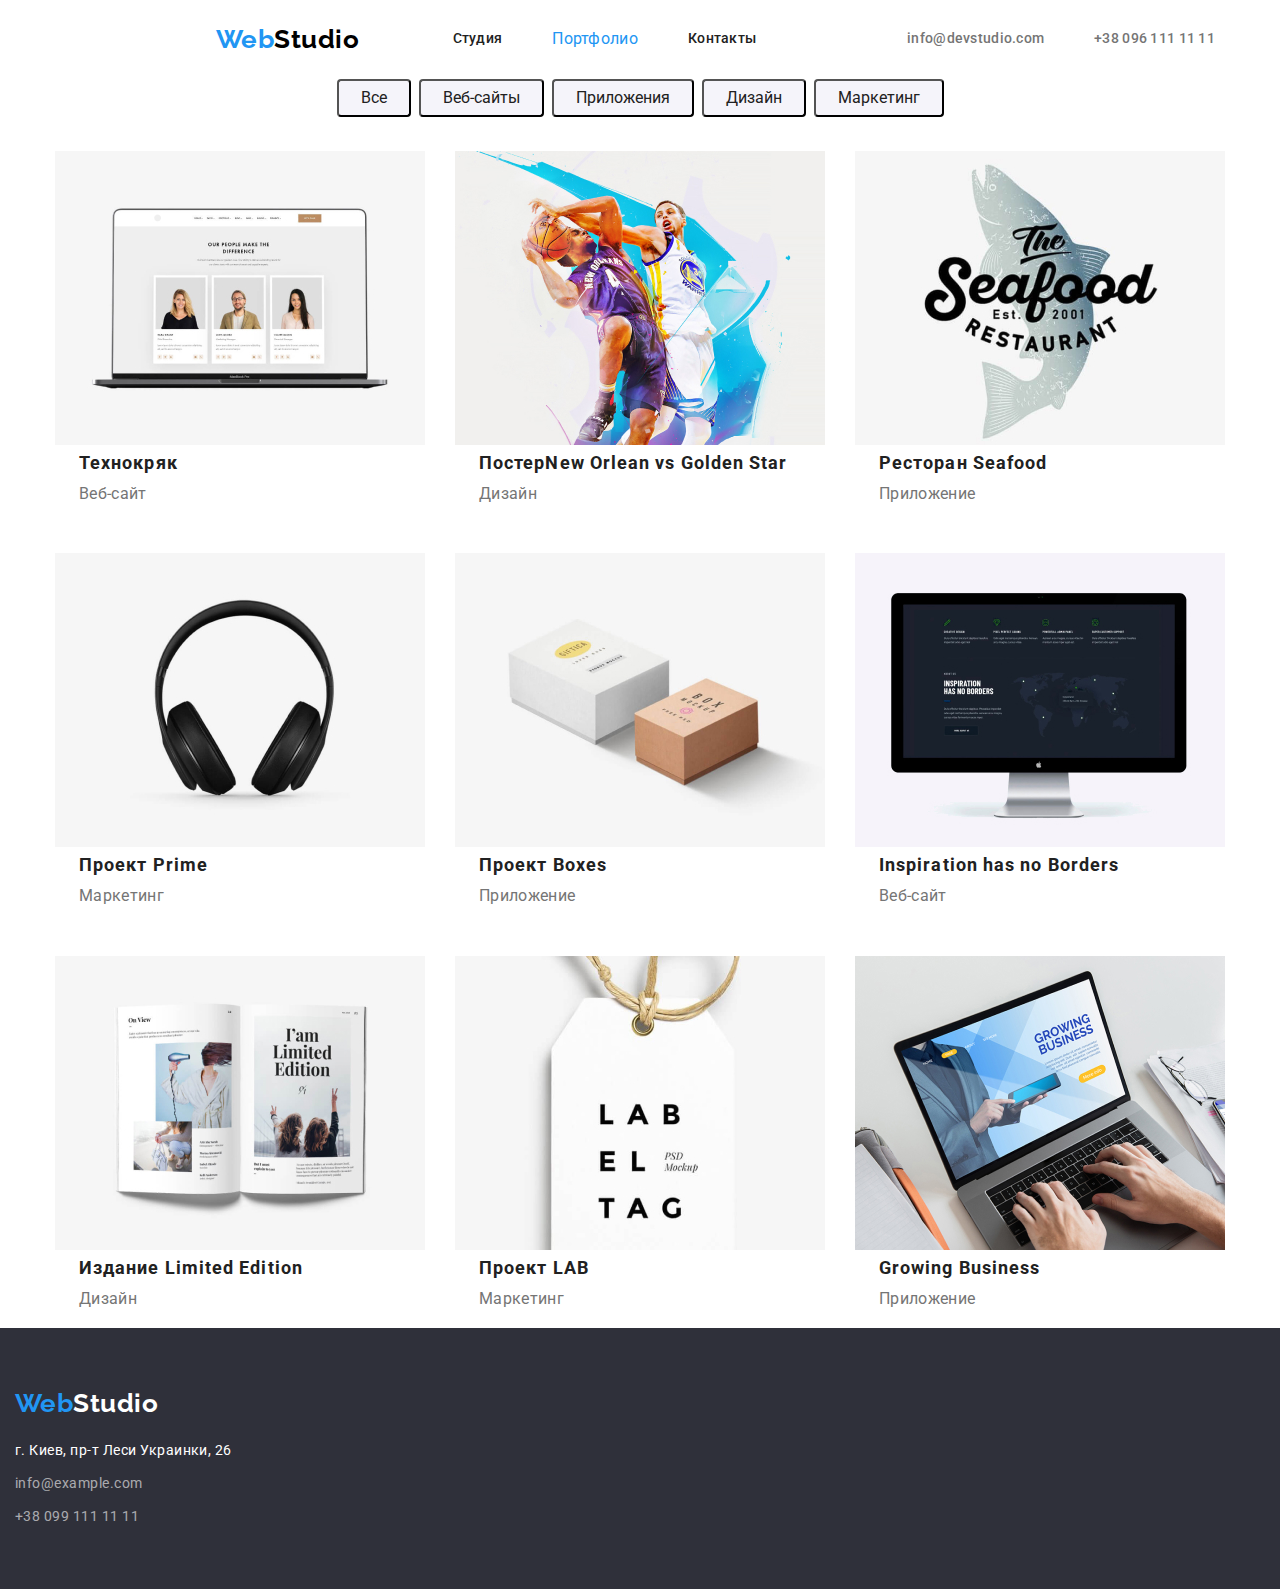
==== commit 68d872b8: "footer" ====
--- a/portfolio.html
+++ b/portfolio.html
@@ -12,23 +12,25 @@
 <body>
     <!--------------------------------------------- Шапка ------------------------------------------------->
     <header>
-        <div class="box header-box">
-            <nav>
+        <div class="box header-box header-flex">
+            <nav class="header-flex">
                 <a href="index.html" class="header-logo link">Web<span>Studio</span></a>
-                <ul class="list">
-                    <li>
-                        <a href="./index.html" class="page link">Студия</a>
+                <ul class="list header-list header-flex">
+                    <li class="header-item">
+                        <a href="./index.html" class="header-link link">Студия</a>
                     </li>
-                    <li>
-                        <a href="./portfolio.html" class="header-link link">Портфолио</a>
+                    <li class="header-item">
+                        <a href="./portfolio.html" class="page link">Портфолио</a>
                     </li>
-                    <li>
+                    <li class="header-item">
                         <a href="#" class="header-link link">Контакты</a>
                     </li>
                 </ul>
             </nav>
-            <a href="mailto:info@devstudio.com" class="header-email link">info@devstudio.com</a>
-            <a href="tel:+380961111111" class="header-tel link">+38 096 111 11 11</a>
+            <address class="header-flex">
+                <a href="mailto:info@devstudio.com" class="header-address link">info@devstudio.com</a>
+                <a href="tel:+380961111111" class="header-address link">+38 096 111 11 11</a>
+            </address>
         </div>
     </header>
     <main>
@@ -53,69 +55,87 @@
                     <button type="button" class="filters-btn">Маркетинг</button>
                 </li>
             </ul>
-            <!------------------------------------ Секция портфолио ---------------------------------------->
-            <ul class="list">
-                <li class="projects">
-                    <img class="projects-img" src="./images/portolio/img-1.jpg" alt="Открытый MacBook" width="370" height="294">
-                    <h2 class="title">Технокряк</h2>
-                    <p class="text">Веб-сайт</p>
+            <!------------------------------------ projects ---------------------------------------->
+            <ul class="list projects">
+                <li class="projects-item">
+                    <img class="projects-img" src="./images/projects/img-1.jpg" alt="Открытый MacBook" width="370" height="294">
+                    <div class="group">
+                        <h2 class="title">Технокряк</h2>
+                        <p class="text">Веб-сайт</p>
+                    </div>
                 </li>
-                <li class="projects">
-                    <img class="projects-img" src="./images/portolio/img-2.jpg" alt="2 баскетболиста с мячом" width="370" height="294">
-                    <h2 class="title">Постер<span lang="en"> New Orlean vs Golden Star</span></h2>
-                    <p class="text">Дизайн</p>
+                <li class="projects-item">
+                    <img class="projects-img" src="./images/projects/img-2.jpg" alt="2 баскетболиста с мячом" width="370" height="294">
+                    <div class="group">
+                        <h2 class="title">Постер<span lang="en">New Orlean vs Golden Star</span></h2>
+                        <p class="text">Дизайн</p>
+                    </div>
                 </li>
-                <li class="projects">
-                    <img class="projects-img" src="./images/portolio/img-3.jpg" alt="логотип ресторана Seafood" width="370" height="294">
-                    <h2 class="title">Ресторан <span lang="en"> Seafood</span></h2>
-                    <p class="text">Приложение</p>
+                <li class="projects-item">
+                    <img class="projects-img" src="./images/projects/img-3.jpg" alt="логотип ресторана Seafood" width="370" height="294">
+                    <div class="group">
+                        <h2 class="title">Ресторан <span lang="en"> Seafood</span></h2>
+                        <p class="text">Приложение</p>
+                    </div>
                 </li>
-                <li class="projects">
-                    <img class="projects-img" src="./images/portolio/img-4.jpg" alt="чёрные наушники" width="370" height="294">
-                    <h2 class="title">Проект<span lang="en"> Prime</span></h2>
-                    <p class="text">Маркетинг</p>
+                <li class="projects-item">
+                    <img class="projects-img" src="./images/projects/img-4.jpg" alt="чёрные наушники" width="370" height="294">
+                    <div class="group">
+                        <h2 class="title">Проект<span lang="en"> Prime</span></h2>
+                        <p class="text">Маркетинг</p>
+                    </div>
                 </li>
-                <li class="projects">
-                    <img class="projects-img" src="./images/portolio/img-5.jpg" alt="2 маленькие коробки" width="370" height="294">
-                    <h2 class="title">Проект <span lang="en"> Boxes</span></h2>
-                    <p class="text">Приложение</p>
+                <li class="projects-item">
+                    <img class="projects-img" src="./images/projects/img-5.jpg" alt="2 маленькие коробки" width="370" height="294">
+                    <div class="group">
+                        <h2 class="title">Проект <span lang="en"> Boxes</span></h2>
+                        <p class="text">Приложение</p>
+                    </div>
                 </li>
-                <li class="projects">
-                    <img class="projects-img" src="./images/portolio/img-6.jpg" alt="iMac" width="370" height="294">
-                    <h2 class="title" lang="en"> Inspiration has no Borders</h2>
-                    <p class="text">Веб-сайт</p>
+                <li class="projects-item">
+                    <img class="projects-img" src="./images/projects/img-6.jpg" alt="iMac" width="370" height="294">
+                    <div class="group">
+                        <h2 class="title" lang="en"> Inspiration has no Borders</h2>
+                        <p class="text">Веб-сайт</p>
+                    </div>
                 </li>
-                <li class="projects">
-                    <img class="projects-img" src="./images/portolio/img-7.jpg" alt="открытая книга" width="370" height="294">
-                    <h2 class="title">Издание<span lang="en"> Limited Edition</span></h2>
-                    <p class="text">Дизайн</p>
+                <li class="projects-item">
+                    <img class="projects-img" src="./images/projects/img-7.jpg" alt="открытая книга" width="370" height="294">
+                    <div class="group">
+                        <h2 class="title">Издание<span lang="en"> Limited Edition</span></h2>
+                        <p class="text">Дизайн</p>
+                    </div>
                 </li>
-                <li class="projects">
-                    <img class="projects-img" src="./images/portolio/img-8.jpg" alt="логотип LAB EL TAG" width="370" height="294">
-                    <h2 class="title">Проект<span lang="en"> LAB</span></h2>
-                    <p class="text">Маркетинг</p>
+                <li class="projects-item">
+                    <img class="projects-img" src="./images/projects/img-8.jpg" alt="логотип LAB EL TAG" width="370" height="294">
+                    <div class="group">
+                        <h2 class="title">Проект<span lang="en"> LAB</span></h2>
+                        <p class="text">Маркетинг</p>
+                    </div>
                 </li>
-                <li class="projects">
-                    <img class="projects-img" src="./images/portolio/img-9.jpg" alt="руки на клавиатуре ноутбука">
-                    <h2 class="title" lang="en">Growing Business</h2>
-                    <p class="text">Приложение</p>
+                <li class="projects-item">
+                    <img class="projects-img" src="./images/projects/img-9.jpg" alt="руки на клавиатуре ноутбука">
+                    <div class="group">
+                        <h2 class="title" lang="en">Growing Business</h2>
+                        <p class="text">Приложение</p>
+                    </div>
                 </li>
             </ul>
           </div>
         </section>
         <!------------------------------------------------------- Подвал ----------------------------------------------->
-        <footer>
-            <div class="box footer-box">
-                <a href="index.html" class="footer-logo link">Web<span>Studio</span></a>
-                <address>
-                    <a href="https://goo.gl/maps/Dk4rDZdeURu579xs7" target="_blank" class="address link"> г. Киев, пр-т Леси
-                        Украинки,
-                        26</a>
-                    <a href="mailto:nfo@example.com" class="footer-email link">info@example.com</a>
-                    <a href="tel:+380991111111" class="footer-tel link">+38 099 111 11 11</a>
-                </address>
-            </div>
-        </footer>
+    <footer>
+        <div class="box footer-box">
+            <a href="index.html" class="footer-logo link">Web<span>Studio</span></a>
+            <address>
+                <a href="https://goo.gl/maps/Dk4rDZdeURu579xs7" target="_blank" class="address link"> г. Киев, пр-т Леси
+                    Украинки,
+                    26</a>
+                <a href="mailto:nfo@example.com" class="footer-address link">info@example.com</a>
+                <a href="tel:+380991111111" class="footer-address link">+38 099 111 11 11</a>
+            </address>
+        </div>
+    </footer>
     </main>
 </body>
 </html>--- a/css/portfolio.css
+++ b/css/portfolio.css
@@ -33,7 +33,7 @@
   list-style: none;
   letter-spacing: 0.02em;
 }
-/* =================== Шапка =========================== */
+/* =================== header =========================== */
 header {
   background: var(--bg-color-white);
 }
@@ -41,17 +41,26 @@
   letter-spacing: 0.02em;
 }
 .header-box {
+  display: flex;
   padding: 24px 25px;
 }
-/* ==================== logo header and footer ===================== */
-.header-logo,
-.footer-logo {
+.header-flex {
+  display: flex;
+  margin-left: auto;
+  align-items: center;
+}
+/* ==================== header logo ===================== */
+.header-address + .header-address {
+  margin-left: 50px;
+}
+.header-logo {
+  margin-right: 93px;
+
+  color: var(--color-blue);
   font-family: Raleway;
   font-weight: 700;
   font-size: 26px;
   line-height: 1.19;
-
-  color: var(--color-blue);
 }
 /* ==================== span header-logo ===================== */
 .header-logo span {
@@ -59,42 +68,49 @@
 }
 
 /* ========================= Навигационные ссылки ===================== */
+.header-item {
+  display: flex;
+}
+.header-item:not(:last-child) {
+  margin-right: 50px;
+}
 .header-link {
+  color: var(--color-black);
   font-weight: 500;
   font-size: 14px;
   line-height: 1.14;
-
-  color: var(--color-black);
-}
-/* ====================== email tel ============================ */
-.header-email,
-.header-tel {
+}
+/* ============================= current page ====================== */
+.page {
+  display: block;
+
+  color: var(--color-blue);
+}
+/* ====================== header address ============================ */
+.header-address {
+  color: var(--color-gray);
   font-weight: 500;
   font-size: 14px;
   line-height: 1.14;
-
-  color: var(--color-gray);
 }
 /* ==================== hover, focus в шапке ===================== */
 .header-link:hover,
 .header-link:focus,
-.header-email:hover,
-.header-email:focus,
-.header-tel:hover,
-.header-tel:focus {
+.header-address:hover,
+.header-address:focus {
   color: var(--accent-color);
 }
-/* ============================= current page ====================== */
-.page {
-  color: var(--color-blue);
-}
 /* ============================ Фильтры =========================== */
+}
 .portfolio-box {
   padding-top: 94px;
   padding-bottom: 94px;
 }
 .filters {
+  display: flex;
+  justify-content: center;
   margin-bottom: 34px;
+
 }
 .filters-item:not(:last-child) {
   margin-right: 8px;
@@ -114,37 +130,60 @@
   color: var(--accent-button-color);
   background-color: var(--accent-button-bg-color);
 }
-/* =========================== Портфолио =========================== */
+/* =========================== projects =========================== */
 .projects {
+  display: flex;
+  flex-wrap: wrap;
+  margin-bottom: -30px;
+  margin-right: -30px;
+}
+.projects-item {
+  flex-basis: calc(100% / 3 - 30px);
   padding-bottom: 20px;
 }
-.projects:nth-child(-n + 6) {
+.projects-item {
   margin-bottom: 30px;
+  margin-right: 30px;
 }
 .projects-img {
-  margin-bottom: 20px;
+  display: block;
+}
+.group {
+  padding-right: 24px;
+  padding-left: 24px;
 }
 .title {
   margin-bottom: 4px;
+  
+  color: var(--color-black);
+  font-weight: 700;
+  font-size: 18px;
+  line-height: 2;
   letter-spacing: 0.06em;
-
-  color: var(--color-black);
 }
 .text {
   color: var(--color-gray);
 }
-/* ===================== footer bg ========================= */
-footer {
-  background-color: var(--bg-color-dark);
-}
+/* ========================= footer box ============================ */
 .footer-box {
   margin: 0;
   padding-top: 60px;
   padding-bottom: 60px;
 }
+/* ===================== footer bg ========================= */
+footer {
+  background-color: var(--bg-color-dark);
+}
 /* ===================== footer-logo ========================= */
 .footer-logo {
+  display: block;
   margin-bottom: 20px;
+
+  color: var(--color-blue);
+  font-family: Raleway;
+  font-weight: 700;
+  font-size: 26px;
+  line-height: 1.19;
 }
 .footer-logo span {
   color: var(--color-white);
@@ -157,16 +196,16 @@
   line-height: 1.71;
 }
 .address {
+  display: block;
   margin-bottom: 9px;
 
   color: var(--color-white);
 }
-/* ===================== footer email ========================= */
-.footer-email {
+/* ===================== footer email tel ========================= */
+.footer-address:not(:last-child) {
   margin-bottom: 9px;
-
+}
+.footer-address {
+  display: block;
   color: rgba(255, 255, 255, 0.6);
-}
-.footer-tel {
-  color: rgba(255, 255, 255, 0.6);
-}
+}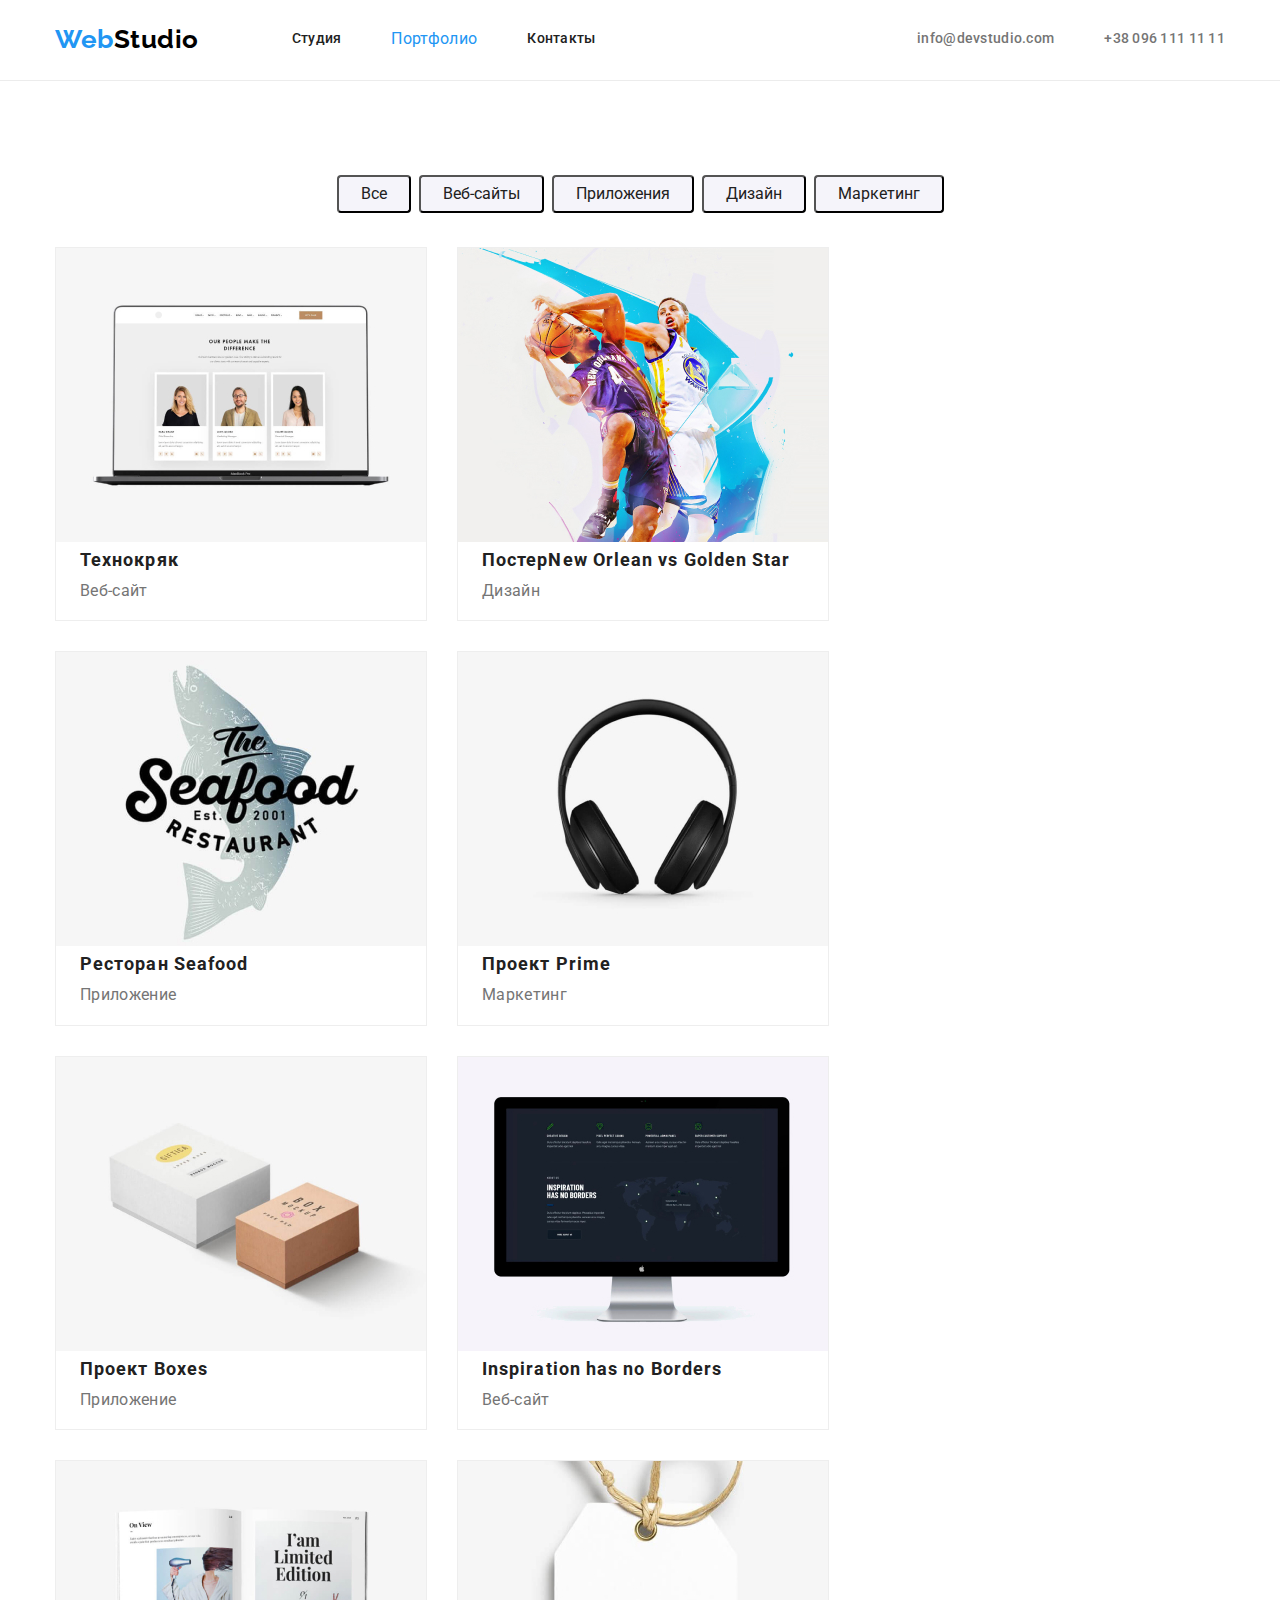
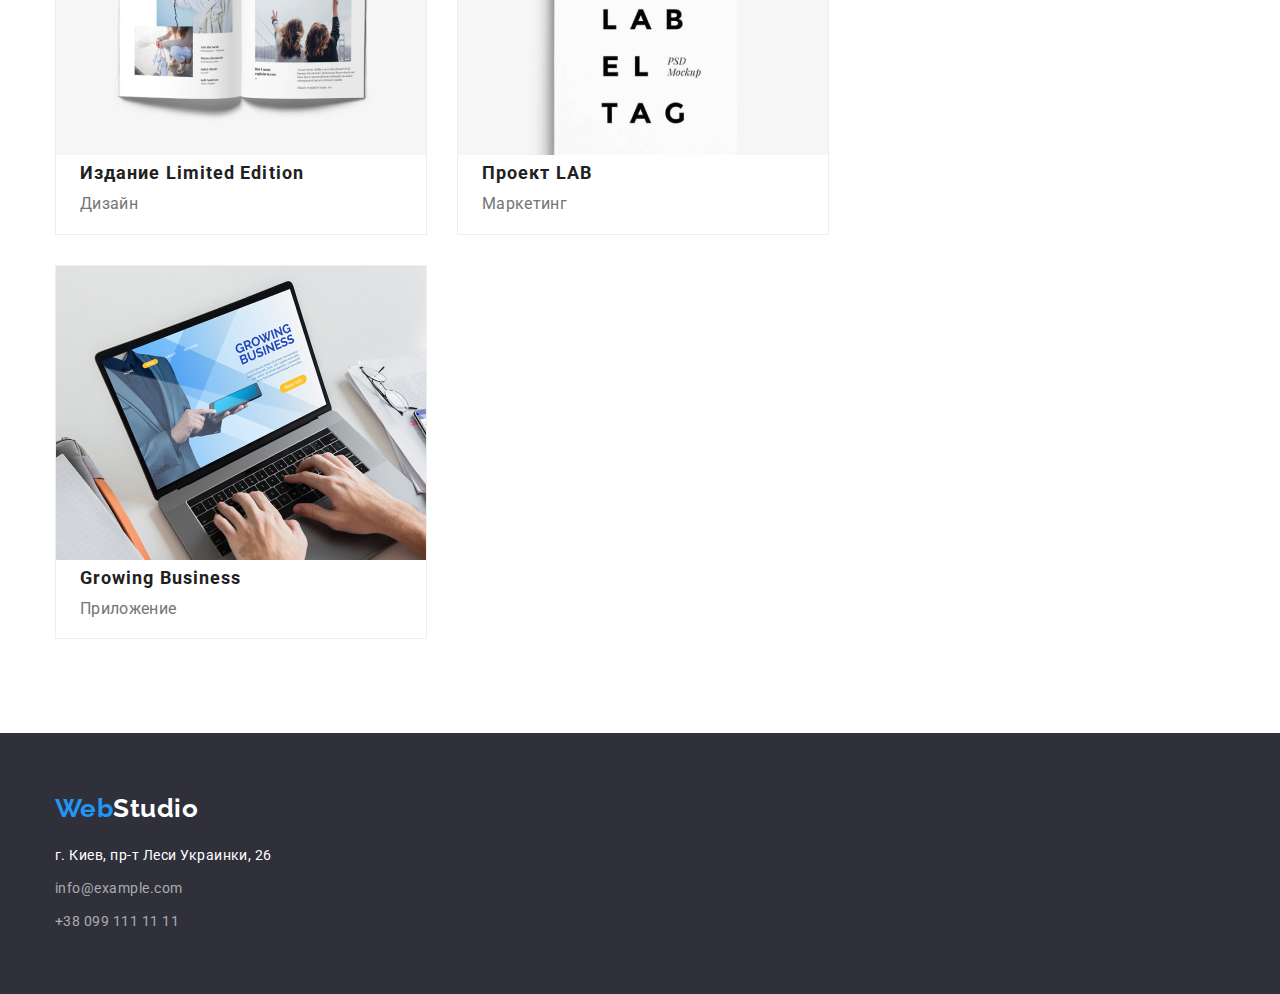
==== commit 3016e761: "исправил ошибки" ====
--- a/portfolio.html
+++ b/portfolio.html
@@ -10,35 +10,36 @@
     <link rel="stylesheet" href="./css/portfolio.css">
 </head>
 <body>
-    <!--------------------------------------------- Шапка ------------------------------------------------->
-    <header>
-        <div class="box header-box header-flex">
-            <nav class="header-flex">
-                <a href="index.html" class="header-logo link">Web<span>Studio</span></a>
-                <ul class="list header-list header-flex">
-                    <li class="header-item">
-                        <a href="./index.html" class="header-link link">Студия</a>
-                    </li>
-                    <li class="header-item">
-                        <a href="./portfolio.html" class="page link">Портфолио</a>
-                    </li>
-                    <li class="header-item">
-                        <a href="#" class="header-link link">Контакты</a>
-                    </li>
-                </ul>
-            </nav>
-            <address class="header-flex">
-                <a href="mailto:info@devstudio.com" class="header-address link">info@devstudio.com</a>
-                <a href="tel:+380961111111" class="header-address link">+38 096 111 11 11</a>
-            </address>
-        </div>
-    </header>
+    <!--------------------------------------------- header ------------------------------------------------->
+<header>
+    <div class="box header-box header-flex">
+        <nav class="header-flex">
+            <a href="index.html" class="header-logo link">Web<span>Studio</span></a>
+            <ul class="list header-list header-flex">
+                <li class="header-item">
+                    <a href="./index.html" class="header-link link">Студия</a>
+                </li>
+                <li class="header-item">
+                    <a href="./portfolio.html" class="page link">Портфолио</a>
+                </li>
+                <li class="header-item">
+                    <a href="#" class="header-link link">Контакты</a>
+                </li>
+            </ul>
+        </nav>
+        <address class="header-flex margin">
+            <a href="mailto:info@devstudio.com" class="header-address link">info@devstudio.com</a>
+            <a href="tel:+380961111111" class="header-address link">+38 096 111 11 11</a>
+        </address>
+    </div>
+</header>
     <main>
-        <!------------------------------- Фильтры ------------------------------------->
+        <!------------------------------- portfolio ------------------------------------->
         <section class="portfolio">
-          <div class="box portfolio-box">
+        <!------------------------------- filters ------------------------------------->
+          <div class="box filters-box">
             <h1 hidden>portfolio</h1>
-            <ul class="list filters">
+            <ul class="list filters-list">
                 <li class="filters-item">
                     <button type="button" class="filters-btn all-btn">Все</button>
                 </li>
@@ -123,7 +124,7 @@
             </ul>
           </div>
         </section>
-        <!------------------------------------------------------- Подвал ----------------------------------------------->
+        <!------------------------------------------------------- footer ----------------------------------------------->
     <footer>
         <div class="box footer-box">
             <a href="index.html" class="footer-logo link">Web<span>Studio</span></a>
--- a/css/portfolio.css
+++ b/css/portfolio.css
@@ -35,6 +35,10 @@
 }
 /* =================== header =========================== */
 header {
+  padding-top: 24px;
+  padding-bottom: 25px;
+  border-bottom: 1px solid #ececec;
+
   background: var(--bg-color-white);
 }
 header .link {
@@ -42,12 +46,13 @@
 }
 .header-box {
   display: flex;
-  padding: 24px 25px;
 }
 .header-flex {
   display: flex;
+  align-items: center;
+}
+.margin {
   margin-left: auto;
-  align-items: center;
 }
 /* ==================== header logo ===================== */
 .header-address + .header-address {
@@ -100,17 +105,15 @@
 .header-address:focus {
   color: var(--accent-color);
 }
-/* ============================ Фильтры =========================== */
-}
-.portfolio-box {
+/* ============================ filters =========================== */
+.portfolio {
   padding-top: 94px;
   padding-bottom: 94px;
 }
-.filters {
+.filters-list {
   display: flex;
   justify-content: center;
   margin-bottom: 34px;
-
 }
 .filters-item:not(:last-child) {
   margin-right: 8px;
@@ -140,10 +143,9 @@
 .projects-item {
   flex-basis: calc(100% / 3 - 30px);
   padding-bottom: 20px;
-}
-.projects-item {
   margin-bottom: 30px;
   margin-right: 30px;
+  border: 1px solid #eeeeee;
 }
 .projects-img {
   display: block;
@@ -154,7 +156,7 @@
 }
 .title {
   margin-bottom: 4px;
-  
+
   color: var(--color-black);
   font-weight: 700;
   font-size: 18px;
@@ -165,7 +167,7 @@
   color: var(--color-gray);
 }
 /* ========================= footer box ============================ */
-.footer-box {
+footer {
   margin: 0;
   padding-top: 60px;
   padding-bottom: 60px;
@@ -208,4 +210,4 @@
 .footer-address {
   display: block;
   color: rgba(255, 255, 255, 0.6);
-}+}
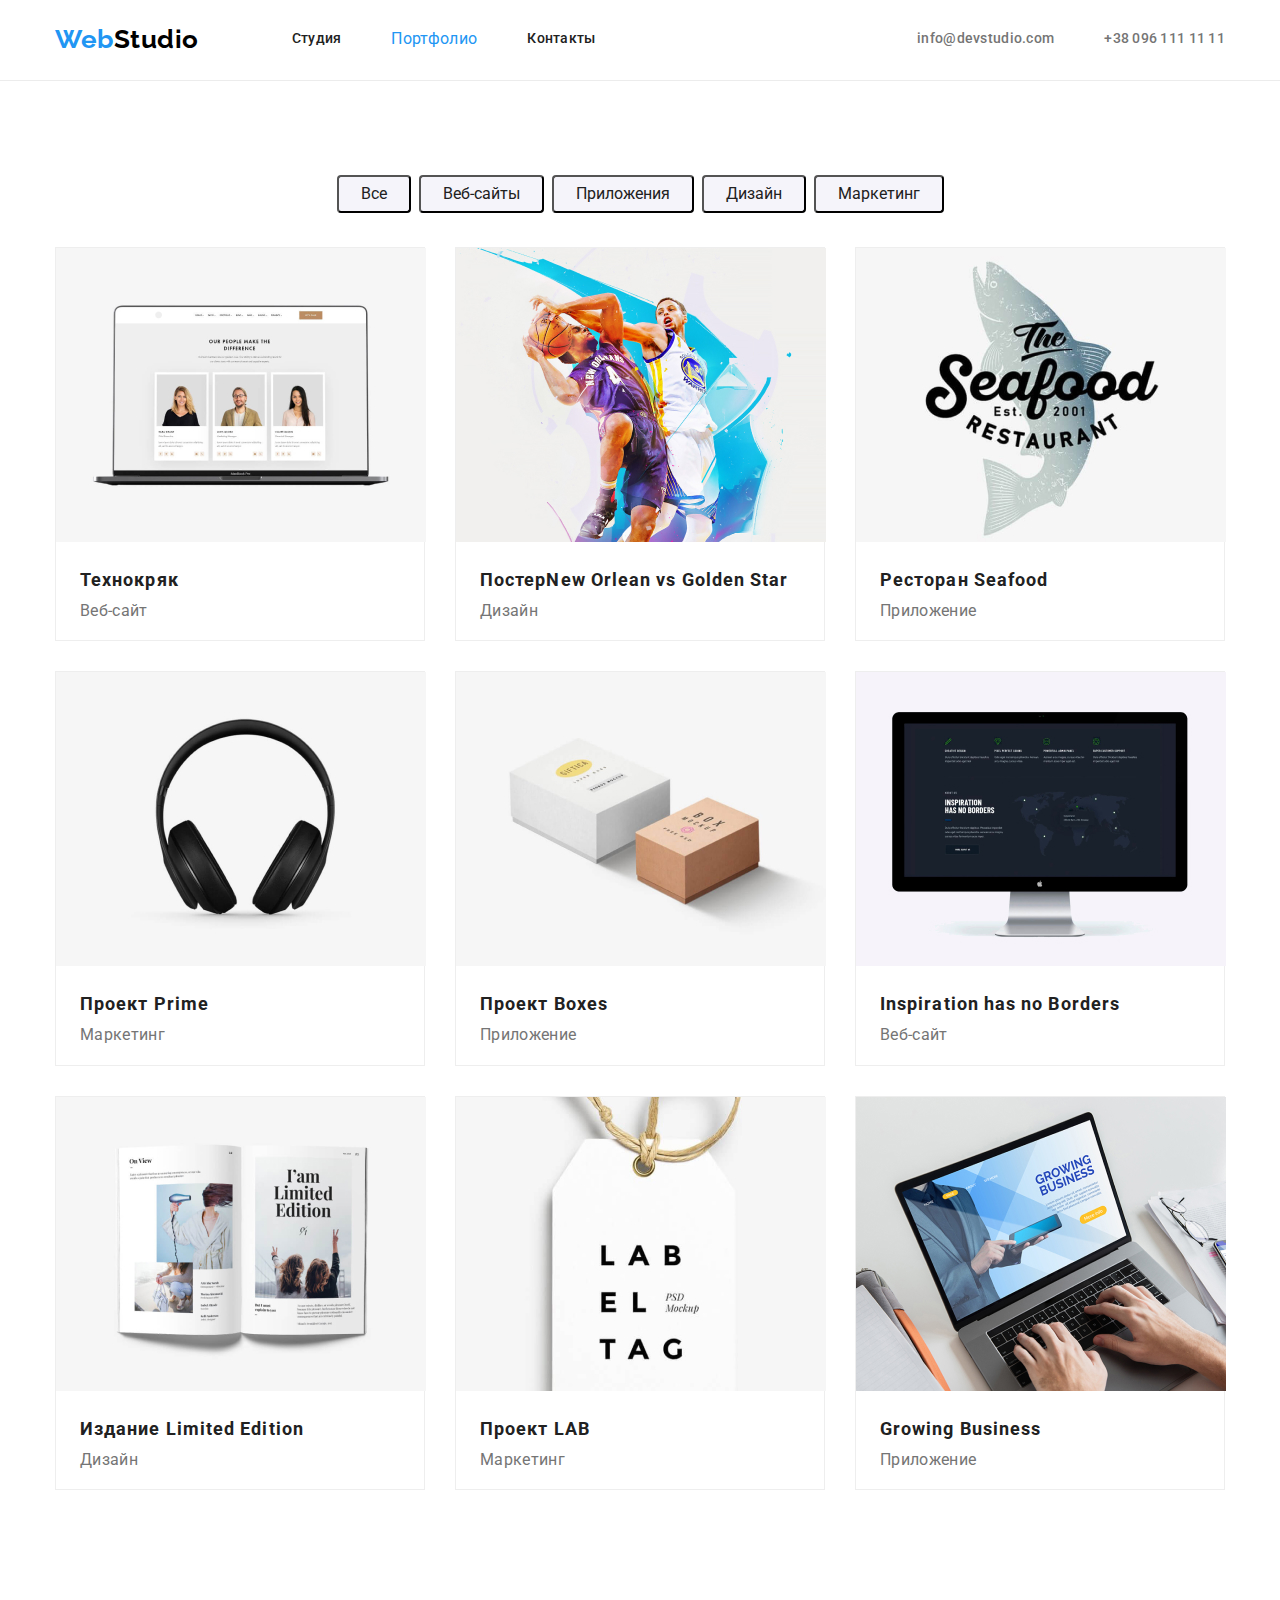
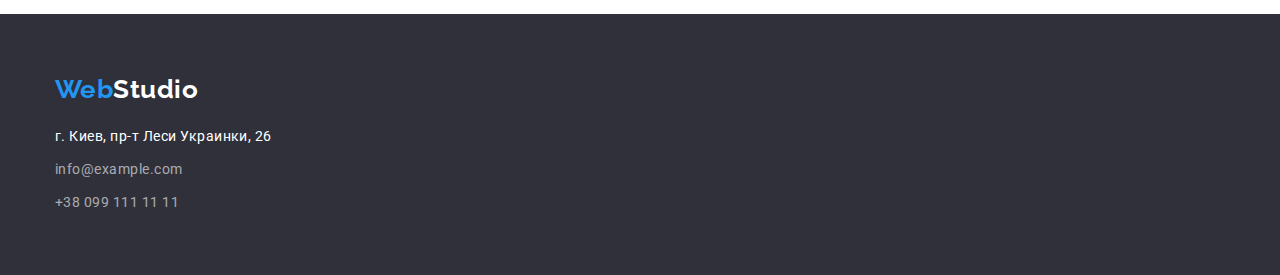
==== commit 90186c89: "ошибки" ====
--- a/portfolio.html
+++ b/portfolio.html
@@ -59,63 +59,63 @@
             <!------------------------------------ projects ---------------------------------------->
             <ul class="list projects">
                 <li class="projects-item">
-                    <img class="projects-img" src="./images/projects/img-1.jpg" alt="Открытый MacBook" width="370" height="294">
+                    <img class="projects-img" src="./images/portfolio/img-1.jpg" alt="Открытый MacBook" width="370" height="294">
                     <div class="group">
                         <h2 class="title">Технокряк</h2>
                         <p class="text">Веб-сайт</p>
                     </div>
                 </li>
                 <li class="projects-item">
-                    <img class="projects-img" src="./images/projects/img-2.jpg" alt="2 баскетболиста с мячом" width="370" height="294">
+                    <img class="projects-img" src="./images/portfolio/img-2.jpg" alt="2 баскетболиста с мячом" width="370" height="294">
                     <div class="group">
                         <h2 class="title">Постер<span lang="en">New Orlean vs Golden Star</span></h2>
                         <p class="text">Дизайн</p>
                     </div>
                 </li>
                 <li class="projects-item">
-                    <img class="projects-img" src="./images/projects/img-3.jpg" alt="логотип ресторана Seafood" width="370" height="294">
+                    <img class="projects-img" src="./images/portfolio/img-3.jpg" alt="логотип ресторана Seafood" width="370" height="294">
                     <div class="group">
                         <h2 class="title">Ресторан <span lang="en"> Seafood</span></h2>
                         <p class="text">Приложение</p>
                     </div>
                 </li>
                 <li class="projects-item">
-                    <img class="projects-img" src="./images/projects/img-4.jpg" alt="чёрные наушники" width="370" height="294">
+                    <img class="projects-img" src="./images/portfolio/img-4.jpg" alt="чёрные наушники" width="370" height="294">
                     <div class="group">
                         <h2 class="title">Проект<span lang="en"> Prime</span></h2>
                         <p class="text">Маркетинг</p>
                     </div>
                 </li>
                 <li class="projects-item">
-                    <img class="projects-img" src="./images/projects/img-5.jpg" alt="2 маленькие коробки" width="370" height="294">
+                    <img class="projects-img" src="./images/portfolio/img-5.jpg" alt="2 маленькие коробки" width="370" height="294">
                     <div class="group">
                         <h2 class="title">Проект <span lang="en"> Boxes</span></h2>
                         <p class="text">Приложение</p>
                     </div>
                 </li>
                 <li class="projects-item">
-                    <img class="projects-img" src="./images/projects/img-6.jpg" alt="iMac" width="370" height="294">
+                    <img class="projects-img" src="./images/portfolio/img-6.jpg" alt="iMac" width="370" height="294">
                     <div class="group">
                         <h2 class="title" lang="en"> Inspiration has no Borders</h2>
                         <p class="text">Веб-сайт</p>
                     </div>
                 </li>
                 <li class="projects-item">
-                    <img class="projects-img" src="./images/projects/img-7.jpg" alt="открытая книга" width="370" height="294">
+                    <img class="projects-img" src="./images/portfolio/img-7.jpg" alt="открытая книга" width="370" height="294">
                     <div class="group">
                         <h2 class="title">Издание<span lang="en"> Limited Edition</span></h2>
                         <p class="text">Дизайн</p>
                     </div>
                 </li>
                 <li class="projects-item">
-                    <img class="projects-img" src="./images/projects/img-8.jpg" alt="логотип LAB EL TAG" width="370" height="294">
+                    <img class="projects-img" src="./images/portfolio/img-8.jpg" alt="логотип LAB EL TAG" width="370" height="294">
                     <div class="group">
                         <h2 class="title">Проект<span lang="en"> LAB</span></h2>
                         <p class="text">Маркетинг</p>
                     </div>
                 </li>
                 <li class="projects-item">
-                    <img class="projects-img" src="./images/projects/img-9.jpg" alt="руки на клавиатуре ноутбука">
+                    <img class="projects-img" src="./images/portfolio/img-9.jpg" alt="руки на клавиатуре ноутбука">
                     <div class="group">
                         <h2 class="title" lang="en">Growing Business</h2>
                         <p class="text">Приложение</p>
--- a/css/portfolio.css
+++ b/css/portfolio.css
@@ -23,7 +23,8 @@
 }
 .box {
   width: 1200px;
-  margin: 0 auto;
+  margin-right: auto;
+  margin-left: auto;
   padding: 0 15px;
 }
 .link {
@@ -38,8 +39,6 @@
   padding-top: 24px;
   padding-bottom: 25px;
   border-bottom: 1px solid #ececec;
-
-  background: var(--bg-color-white);
 }
 header .link {
   letter-spacing: 0.02em;
@@ -72,7 +71,7 @@
   color: #000000;
 }
 
-/* ========================= Навигационные ссылки ===================== */
+/* ========================= nav ===================== */
 .header-item {
   display: flex;
 }
@@ -137,22 +136,22 @@
 .projects {
   display: flex;
   flex-wrap: wrap;
-  margin-bottom: -30px;
-  margin-right: -30px;
 }
 .projects-item {
-  flex-basis: calc(100% / 3 - 30px);
-  padding-bottom: 20px;
   margin-bottom: 30px;
   margin-right: 30px;
   border: 1px solid #eeeeee;
+
+  width: calc((100% - 60px) / 3);
+}
+.projects-item:nth-child(3n) {
+  margin-right: 0;
 }
 .projects-img {
   display: block;
 }
 .group {
-  padding-right: 24px;
-  padding-left: 24px;
+  padding: 20px 24px;
 }
 .title {
   margin-bottom: 4px;
@@ -166,14 +165,12 @@
 .text {
   color: var(--color-gray);
 }
-/* ========================= footer box ============================ */
+/* ========================= footer ============================ */
 footer {
   margin: 0;
   padding-top: 60px;
   padding-bottom: 60px;
-}
-/* ===================== footer bg ========================= */
-footer {
+
   background-color: var(--bg-color-dark);
 }
 /* ===================== footer-logo ========================= */
